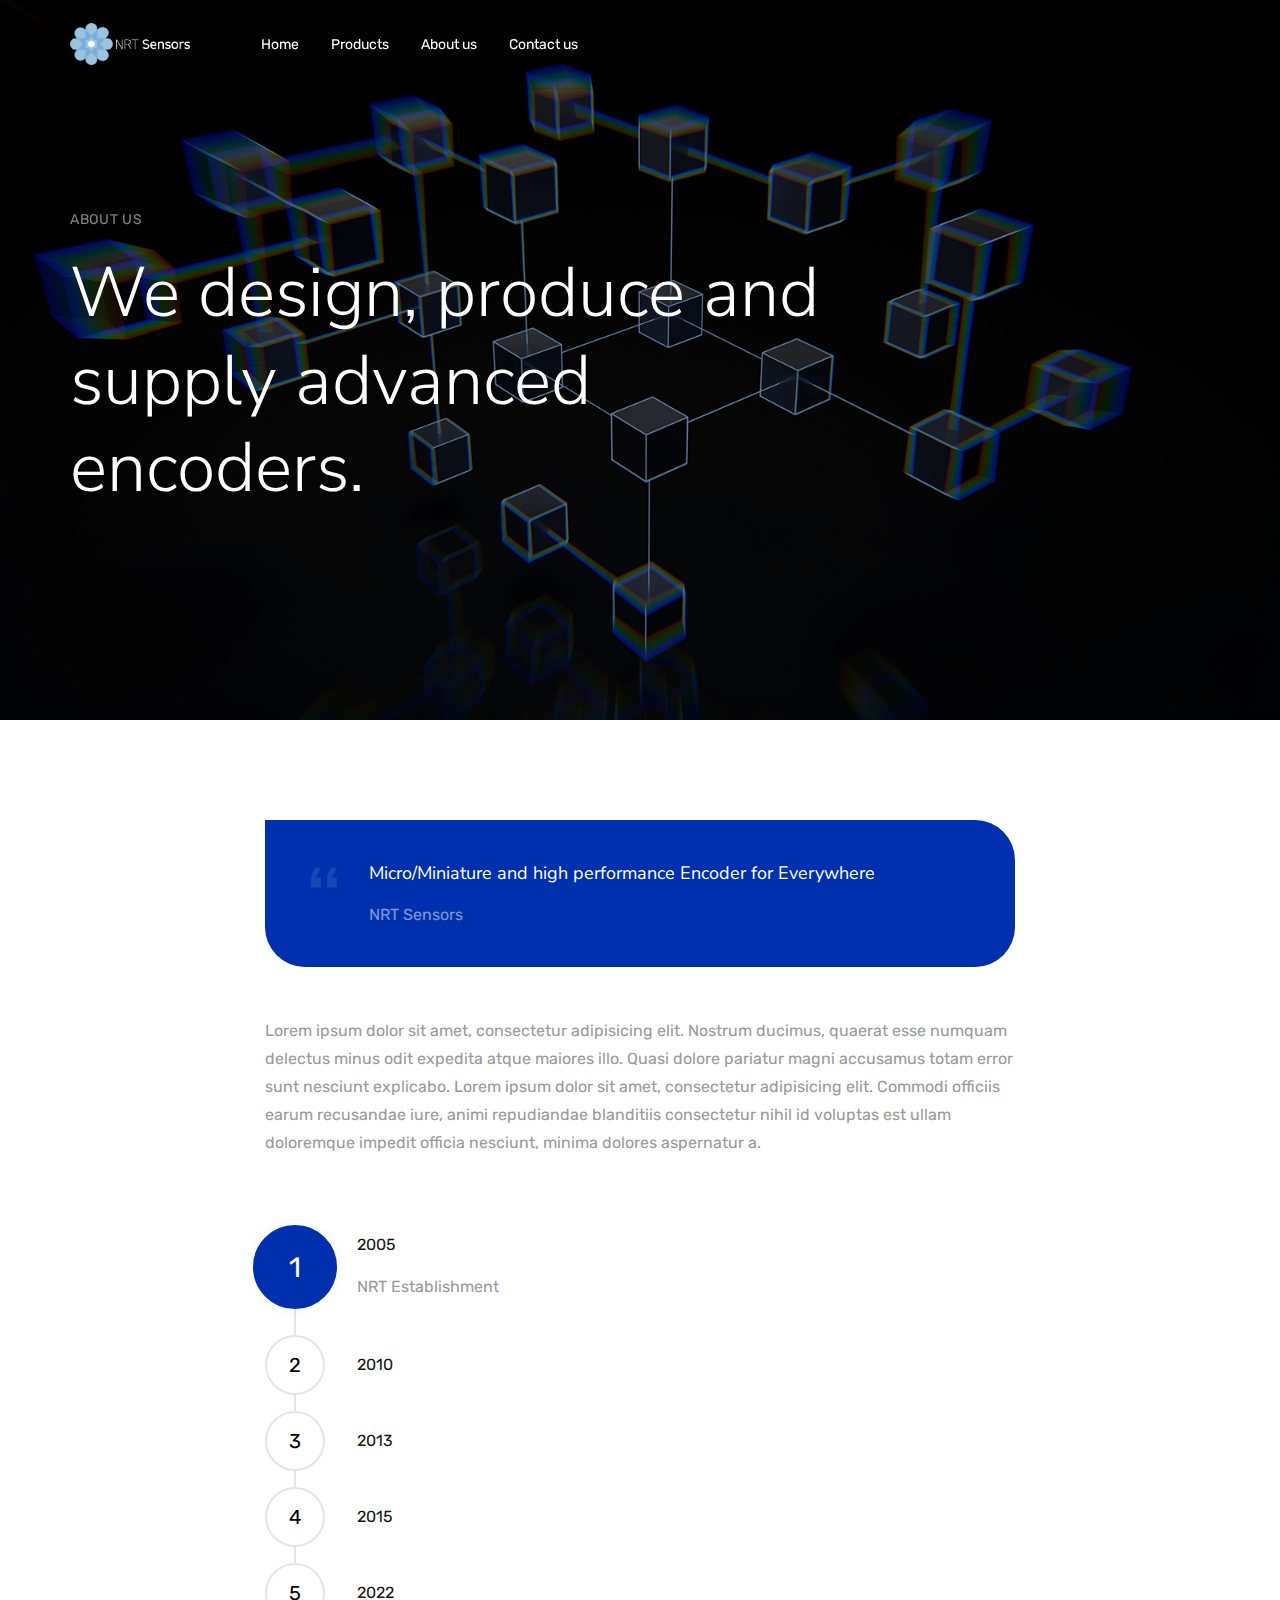
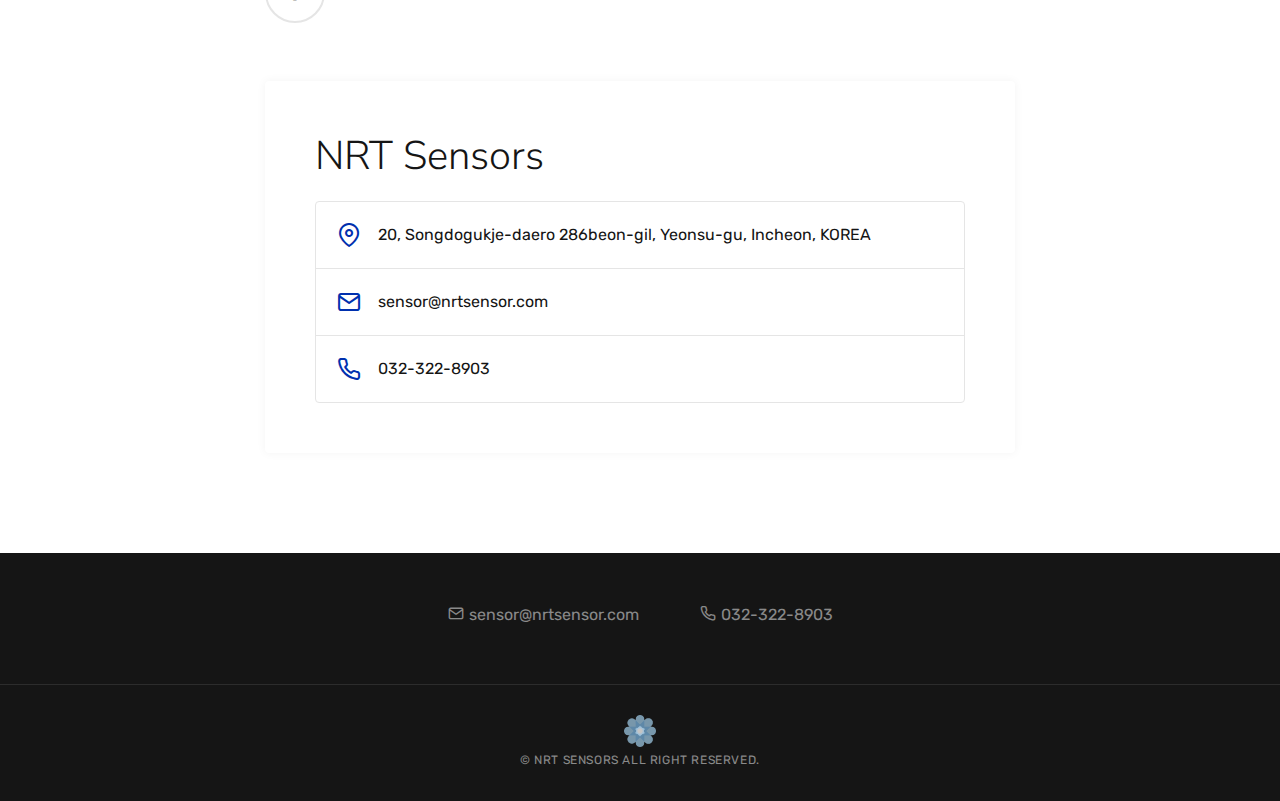
==== about.html @ d2afa468 "nrt sensors 업데이트" ====
<!DOCTYPE html>
<html lang="en">
  <head>
    <meta charset="utf-8">
    <meta name="viewport" content="width=device-width, initial-scale=1, shrink-to-fit=no">
    <meta name="description" content="Micro/Miniature and high performance Encoder for Everywhere">
	<meta name="author" content="NRT Sensors">
	<meta name="keywords" content="encoder, optical, magnetic, inductive, customizing, micro, miniature,  thin, linear, 1um, 0.1um, absolute, incremental, rotary, 엔코더, 광학식, 자기식, 인덕티브, 자기유도식, 커스터마이징, 마이크로, 미니어처, 초박형, 초소형, 리니어, 선형, 절대식, 증분식, 로터리">
	<meta property="og:site_name" content="NRT Sensors">
    <meta property="og:type" content="website">
    <meta property="og:title" content="Micro/Miniature and high performance Encoder for Everywhere" />
    <meta property="og:url" content="http://nrtsensor.com" />
    <meta property="og:image" content="assets/img/og_image.png" />
    <meta property="og:description" content="Micro/Miniature and high performance Encoder for Everywhere" />
    <title>NRT Sensors</title>
    <!-- Favicons-->
    <link rel="shortcut icon" href="assets/img/favicon.ico" type="image/x-icon">
    <link rel="alternate" href="http://nrtsensor.com" hreflang="x-default">
    <link rel="canonical" href="http://nrtsensor.com">
    <link rel="stylesheet" href="assets/css/vendor.css" />
    <link rel="stylesheet" href="assets/css/style.css" />
  </head>
  
  <body>
    <!-- header -->
    <header class="header-sticky header-dark">
      <div class="container">
        <nav class="navbar navbar-expand-lg navbar-dark">
          <a class="navbar-brand" href="index.html">
            <img class="navbar-logo navbar-logo-light" src="assets/images/logo-light.png" alt="NRT Sensors">
            <img class="navbar-logo navbar-logo-dark" src="assets/images/logo-dark.png" alt="NRT Sensors">
          </a>
          <button class="navbar-toggler" type="button" data-toggle="collapse" data-target="#navbarSupportedContent" aria-controls="navbarSupportedContent" aria-expanded="false" aria-label="Toggle navigation"><span class="burger"><span></span></span></button>
          <div class="collapse navbar-collapse" id="navbarSupportedContent">
            <ul class="navbar-nav align-items-center mr-auto">
              <li class="nav-item">
                <a class="nav-link" href="index.html" role="button">Home</a>
              </li>
              <li class="nav-item">
                <a class="nav-link" href="products.html" role="button">Products</a>
              </li>
              <li class="nav-item">
                <a class="nav-link" href="about.html" role="button">About us</a>
              </li>
              <li class="nav-item">
                <a class="nav-link" href="contact.html" role="button">Contact us</a>
              </li>
            </ul>
          </div>
        </nav>
      </div>
    </header>
    <!-- / header -->
    
    <!-- cover -->
    <section class="p-0">
      <div class="swiper-container text-white"
        data-top-top="transform: translateY(0px);" 
        data-top-bottom="transform: translateY(250px);">
        <div class="swiper-wrapper">
          <div class="swiper-slide vh-80">
            <div class="image image-overlay image-zoom" style="background-image:url(assets/images/bg-4.jpg)"></div>
            <div class="caption">
              <div class="container">
                <div class="row align-items-center vh-80">
                  <div class="col-md-8" data-swiper-parallax-y="-250%">
                    <span class="eyebrow mb-2">About us</span>
                    <h1 class="display-2">We design, produce and supply advanced encoders.</h1>
                  </div>
                </div>
              </div>
            </div>
          </div>
        </div>
      </div>
    </section>
    <!-- / cover -->
    
    <section>
      <div class="container">
        <div class="row justify-content-center">
          <div class="col-md-10 col-lg-8 text-white">
            <blockquote class="blockquote blockquote-2 bg-blue">
              <p>Micro/Miniature and high performance Encoder for Everywhere</p>
              <footer class="blockquote-footer">NRT Sensors</footer>
            </blockquote>
          </div>
        </div>
        <div class="row justify-content-center">
          <div class="col-md-10 col-lg-8">
            <p>Lorem ipsum dolor sit amet, consectetur adipisicing elit. Nostrum ducimus, quaerat esse numquam delectus minus odit expedita atque maiores illo. Quasi dolore pariatur magni accusamus totam error sunt nesciunt explicabo.
            Lorem ipsum dolor sit amet, consectetur adipisicing elit. Commodi officiis earum recusandae iure, animi repudiandae blanditiis consectetur nihil id voluptas est ullam doloremque impedit officia nesciunt, minima dolores aspernatur a.</p>
          </div>
        </div>
        <div class="row justify-content-center">
          <div class="col-md-10 col-lg-8">
            <div class="accordion-group accordion-group-steps" data-accordion-group>
              
              <div class="accordion open" data-accordion>
                <div class="accordion-control" data-control>
                  <h5>2005</h5>
                </div>
                <div class="accordion-content" data-content>
                  <div class="accordion-content-wrapper">
                    <p>NRT Establishment</p>
                 </div>
                </div>
              </div>
              <div class="accordion" data-accordion>
                <div class="accordion-control" data-control>
                  <h5>2010</h5>
                </div>
                <div class="accordion-content" data-content>
                  <div class="accordion-content-wrapper">
                    <p>Factory in China</p>
                 </div>
                </div>
              </div>
              <div class="accordion" data-accordion>
                <div class="accordion-control" data-control>
                  <h5>2013</h5>
                </div>
                <div class="accordion-content" data-content>
                  <div class="accordion-content-wrapper">
                    <p>ISO 9001/14001</p>
                 </div>
                </div>
              </div>
              <div class="accordion" data-accordion>
                <div class="accordion-control" data-control>
                  <h5>2015</h5>
                </div>
                <div class="accordion-content" data-content>
                  <div class="accordion-content-wrapper">
                    <p>Starting LED Module Business</p>
                 </div>
                </div>
              </div>
              <div class="accordion" data-accordion>
                <div class="accordion-control" data-control>
                  <h5>2022</h5>
                </div>
                <div class="accordion-content" data-content>
                  <div class="accordion-content-wrapper">
                    <p>Starting High Resolution Encoder Business, NRT Sensors</p>
                 </div>
                </div>
              </div>
              
            </div>
          </div>
        </div>
        
        <div class="row justify-content-center">
          <div class="col-md-10 col-lg-8">
            <div class="boxed p-5">
              <h2>NRT Sensors</h2>
              <ul class="list-group list-group--line">
                <li class="list-group-item d-flex align-items-center">
                  <i class="icon-map-pin2 fs-24 text-blue"></i> <span>20, Songdogukje-daero 286beon-gil, Yeonsu-gu, Incheon, KOREA</span>
                </li>
                <li class="list-group-item d-flex align-items-center">
                  <i class="icon-mail fs-24 text-blue"></i> <span>sensor@nrtsensor.com</span>
                </li>
                <li class="list-group-item d-flex align-items-center">
                  <i class="icon-phone2 fs-24 text-blue"></i> <span>032-322-8903</span>
                </li>
              </ul>
            </div>
          </div>
        </div> 

      </div>
    </section>
    
    <!-- footer -->
    <footer class="bg-dark text-white">
      <div class="separator-bottom py-5">
        <div class="container">
          <div class="row justify-content-center align-items-center">
            <div class="col-md-6 text-center">
              <ul class="socials">
                <li class="px-3 text-center"><span><i class="icon-mail"></i> sensor@nrtsensor.com</span></li>
                <li class="px-3 text-center"><span><i class="icon-phone2"></i> 032-322-8903</span></li>
              </ul>
            </div>
          </div>
        </div>  
      </div>      
      <div class="container py-3">
        <div class="row justify-content-center align-items-center">
          <div class="col-md-6 text-center">
            <img class="logo-sm" src="assets/images/logo-footer.png" alt="NRT Sensors"><br />
            <span class="copyright-text">&copy; NRT Sensors All Right Reserved.</span>
          </div>
        </div>
      </div>   
    </footer>
    <!-- / footer -->

    <script src="assets/js/vendor.js"></script>
    <script src="assets/js/app.js"></script>
  </body>
</html>
---- assets/css/vendor.css ----
/**
 * Owl Carousel v2.3.4
 * Copyright 2013-2018 David Deutsch
 * Licensed under: SEE LICENSE IN https://github.com/OwlCarousel2/OwlCarousel2/blob/master/LICENSE
 */
/*
 *  Owl Carousel - Core
 */
.owl-carousel {
  display: none;
  width: 100%;
  -webkit-tap-highlight-color: transparent;
  /* position relative and z-index fix webkit rendering fonts issue */
  position: relative;
  z-index: 1; }
  .owl-carousel .owl-stage {
    position: relative;
    -ms-touch-action: pan-Y;
    touch-action: manipulation;
    -moz-backface-visibility: hidden;
    /* fix firefox animation glitch */ }
  .owl-carousel .owl-stage:after {
    content: ".";
    display: block;
    clear: both;
    visibility: hidden;
    line-height: 0;
    height: 0; }
  .owl-carousel .owl-stage-outer {
    position: relative;
    overflow: hidden;
    /* fix for flashing background */
    -webkit-transform: translate3d(0px, 0px, 0px); }
  .owl-carousel .owl-wrapper,
  .owl-carousel .owl-item {
    -webkit-backface-visibility: hidden;
    -moz-backface-visibility: hidden;
    -ms-backface-visibility: hidden;
    -webkit-transform: translate3d(0, 0, 0);
    -moz-transform: translate3d(0, 0, 0);
    -ms-transform: translate3d(0, 0, 0); }
  .owl-carousel .owl-item {
    position: relative;
    min-height: 1px;
    float: left;
    -webkit-backface-visibility: hidden;
    -webkit-tap-highlight-color: transparent;
    -webkit-touch-callout: none; }
  .owl-carousel .owl-item img {
    display: block;
    width: 100%; }
  .owl-carousel .owl-nav.disabled,
  .owl-carousel .owl-dots.disabled {
    display: none; }
  .owl-carousel .owl-nav .owl-prev,
  .owl-carousel .owl-nav .owl-next,
  .owl-carousel .owl-dot {
    cursor: pointer;
    -webkit-user-select: none;
    -khtml-user-select: none;
    -moz-user-select: none;
    -ms-user-select: none;
    user-select: none; }
  .owl-carousel .owl-nav button.owl-prev,
  .owl-carousel .owl-nav button.owl-next,
  .owl-carousel button.owl-dot {
    background: none;
    color: inherit;
    border: none;
    padding: 0 !important;
    font: inherit; }
  .owl-carousel.owl-loaded {
    display: block; }
  .owl-carousel.owl-loading {
    opacity: 0;
    display: block; }
  .owl-carousel.owl-hidden {
    opacity: 0; }
  .owl-carousel.owl-refresh .owl-item {
    visibility: hidden; }
  .owl-carousel.owl-drag .owl-item {
    -ms-touch-action: pan-y;
        touch-action: pan-y;
    -webkit-user-select: none;
    -moz-user-select: none;
    -ms-user-select: none;
    user-select: none; }
  .owl-carousel.owl-grab {
    cursor: move;
    cursor: grab; }
  .owl-carousel.owl-rtl {
    direction: rtl; }
  .owl-carousel.owl-rtl .owl-item {
    float: right; }

/* No Js */
.no-js .owl-carousel {
  display: block; }

/*
 *  Owl Carousel - Animate Plugin
 */
.owl-carousel .animated {
  animation-duration: 1000ms;
  animation-fill-mode: both; }

.owl-carousel .owl-animated-in {
  z-index: 0; }

.owl-carousel .owl-animated-out {
  z-index: 1; }

.owl-carousel .fadeOut {
  animation-name: fadeOut; }

@keyframes fadeOut {
  0% {
    opacity: 1; }
  100% {
    opacity: 0; } }

/*
 * 	Owl Carousel - Auto Height Plugin
 */
.owl-height {
  transition: height 500ms ease-in-out; }

/*
 * 	Owl Carousel - Lazy Load Plugin
 */
.owl-carousel .owl-item {
  /**
			This is introduced due to a bug in IE11 where lazy loading combined with autoheight plugin causes a wrong
			calculation of the height of the owl-item that breaks page layouts
		 */ }
  .owl-carousel .owl-item .owl-lazy {
    opacity: 0;
    transition: opacity 400ms ease; }
  .owl-carousel .owl-item .owl-lazy[src^=""], .owl-carousel .owl-item .owl-lazy:not([src]) {
    max-height: 0; }
  .owl-carousel .owl-item img.owl-lazy {
    transform-style: preserve-3d; }

/*
 * 	Owl Carousel - Video Plugin
 */
.owl-carousel .owl-video-wrapper {
  position: relative;
  height: 100%;
  background: #000; }

.owl-carousel .owl-video-play-icon {
  position: absolute;
  height: 80px;
  width: 80px;
  left: 50%;
  top: 50%;
  margin-left: -40px;
  margin-top: -40px;
  background: url("owl.video.play.png") no-repeat;
  cursor: pointer;
  z-index: 1;
  -webkit-backface-visibility: hidden;
  transition: transform 100ms ease; }

.owl-carousel .owl-video-play-icon:hover {
  -ms-transform: scale(1.3, 1.3);
      transform: scale(1.3, 1.3); }

.owl-carousel .owl-video-playing .owl-video-tn,
.owl-carousel .owl-video-playing .owl-video-play-icon {
  display: none; }

.owl-carousel .owl-video-tn {
  opacity: 0;
  height: 100%;
  background-position: center center;
  background-repeat: no-repeat;
  background-size: contain;
  transition: opacity 400ms ease; }

.owl-carousel .owl-video-frame {
  position: relative;
  z-index: 1;
  height: 100%;
  width: 100%; }

/* Magnific Popup CSS */
.mfp-bg {
  top: 0;
  left: 0;
  width: 100%;
  height: 100%;
  z-index: 1042;
  overflow: hidden;
  position: fixed;
  background: #0b0b0b;
  opacity: 0.8; }

.mfp-wrap {
  top: 0;
  left: 0;
  width: 100%;
  height: 100%;
  z-index: 1043;
  position: fixed;
  outline: none !important;
  -webkit-backface-visibility: hidden; }

.mfp-container {
  text-align: center;
  position: absolute;
  width: 100%;
  height: 100%;
  left: 0;
  top: 0;
  padding: 0 8px;
  box-sizing: border-box; }

.mfp-container:before {
  content: '';
  display: inline-block;
  height: 100%;
  vertical-align: middle; }

.mfp-align-top .mfp-container:before {
  display: none; }

.mfp-content {
  position: relative;
  display: inline-block;
  vertical-align: middle;
  margin: 0 auto;
  text-align: left;
  z-index: 1045; }

.mfp-inline-holder .mfp-content,
.mfp-ajax-holder .mfp-content {
  width: 100%;
  cursor: auto; }

.mfp-ajax-cur {
  cursor: progress; }

.mfp-zoom-out-cur, .mfp-zoom-out-cur .mfp-image-holder .mfp-close {
  cursor: -moz-zoom-out;
  cursor: -webkit-zoom-out;
  cursor: zoom-out; }

.mfp-zoom {
  cursor: pointer;
  cursor: -webkit-zoom-in;
  cursor: -moz-zoom-in;
  cursor: zoom-in; }

.mfp-auto-cursor .mfp-content {
  cursor: auto; }

.mfp-close,
.mfp-arrow,
.mfp-preloader,
.mfp-counter {
  -webkit-user-select: none;
  -moz-user-select: none;
  user-select: none; }

.mfp-loading.mfp-figure {
  display: none; }

.mfp-hide {
  display: none !important; }

.mfp-preloader {
  color: #CCC;
  position: absolute;
  top: 50%;
  width: auto;
  text-align: center;
  margin-top: -0.8em;
  left: 8px;
  right: 8px;
  z-index: 1044; }
  .mfp-preloader a {
    color: #CCC; }
    .mfp-preloader a:hover {
      color: #FFF; }

.mfp-s-ready .mfp-preloader {
  display: none; }

.mfp-s-error .mfp-content {
  display: none; }

button.mfp-close,
button.mfp-arrow {
  overflow: visible;
  cursor: pointer;
  background: transparent;
  border: 0;
  -webkit-appearance: none;
  display: block;
  outline: none;
  padding: 0;
  z-index: 1046;
  box-shadow: none;
  touch-action: manipulation; }

button::-moz-focus-inner {
  padding: 0;
  border: 0; }

.mfp-close {
  width: 44px;
  height: 44px;
  line-height: 44px;
  position: absolute;
  right: 0;
  top: 0;
  text-decoration: none;
  text-align: center;
  opacity: 0.65;
  padding: 0 0 18px 10px;
  color: #FFF;
  font-style: normal;
  font-size: 28px;
  font-family: Arial, Baskerville, monospace; }
  .mfp-close:hover,
  .mfp-close:focus {
    opacity: 1; }
  .mfp-close:active {
    top: 1px; }

.mfp-close-btn-in .mfp-close {
  color: #333; }

.mfp-image-holder .mfp-close,
.mfp-iframe-holder .mfp-close {
  color: #FFF;
  right: -6px;
  text-align: right;
  padding-right: 6px;
  width: 100%; }

.mfp-counter {
  position: absolute;
  top: 0;
  right: 0;
  color: #CCC;
  font-size: 12px;
  line-height: 18px;
  white-space: nowrap; }

.mfp-arrow {
  position: absolute;
  opacity: 0.65;
  margin: 0;
  top: 50%;
  margin-top: -55px;
  padding: 0;
  width: 90px;
  height: 110px;
  -webkit-tap-highlight-color: transparent; }
  .mfp-arrow:active {
    margin-top: -54px; }
  .mfp-arrow:hover,
  .mfp-arrow:focus {
    opacity: 1; }
  .mfp-arrow:before,
  .mfp-arrow:after {
    content: '';
    display: block;
    width: 0;
    height: 0;
    position: absolute;
    left: 0;
    top: 0;
    margin-top: 35px;
    margin-left: 35px;
    border: medium inset transparent; }
  .mfp-arrow:after {
    border-top-width: 13px;
    border-bottom-width: 13px;
    top: 8px; }
  .mfp-arrow:before {
    border-top-width: 21px;
    border-bottom-width: 21px;
    opacity: 0.7; }

.mfp-arrow-left {
  left: 0; }
  .mfp-arrow-left:after {
    border-right: 17px solid #FFF;
    margin-left: 31px; }
  .mfp-arrow-left:before {
    margin-left: 25px;
    border-right: 27px solid #3F3F3F; }

.mfp-arrow-right {
  right: 0; }
  .mfp-arrow-right:after {
    border-left: 17px solid #FFF;
    margin-left: 39px; }
  .mfp-arrow-right:before {
    border-left: 27px solid #3F3F3F; }

.mfp-iframe-holder {
  padding-top: 40px;
  padding-bottom: 40px; }
  .mfp-iframe-holder .mfp-content {
    line-height: 0;
    width: 100%;
    max-width: 900px; }
  .mfp-iframe-holder .mfp-close {
    top: -40px; }

.mfp-iframe-scaler {
  width: 100%;
  height: 0;
  overflow: hidden;
  padding-top: 56.25%; }
  .mfp-iframe-scaler iframe {
    position: absolute;
    display: block;
    top: 0;
    left: 0;
    width: 100%;
    height: 100%;
    box-shadow: 0 0 8px rgba(0, 0, 0, 0.6);
    background: #000; }

/* Main image in popup */
img.mfp-img {
  width: auto;
  max-width: 100%;
  height: auto;
  display: block;
  line-height: 0;
  box-sizing: border-box;
  padding: 40px 0 40px;
  margin: 0 auto; }

/* The shadow behind the image */
.mfp-figure {
  line-height: 0; }
  .mfp-figure:after {
    content: '';
    position: absolute;
    left: 0;
    top: 40px;
    bottom: 40px;
    display: block;
    right: 0;
    width: auto;
    height: auto;
    z-index: -1;
    box-shadow: 0 0 8px rgba(0, 0, 0, 0.6);
    background: #444; }
  .mfp-figure small {
    color: #BDBDBD;
    display: block;
    font-size: 12px;
    line-height: 14px; }
  .mfp-figure figure {
    margin: 0; }

.mfp-bottom-bar {
  margin-top: -36px;
  position: absolute;
  top: 100%;
  left: 0;
  width: 100%;
  cursor: auto; }

.mfp-title {
  text-align: left;
  line-height: 18px;
  color: #F3F3F3;
  word-wrap: break-word;
  padding-right: 36px; }

.mfp-image-holder .mfp-content {
  max-width: 100%; }

.mfp-gallery .mfp-image-holder .mfp-figure {
  cursor: pointer; }

@media screen and (max-width: 800px) and (orientation: landscape), screen and (max-height: 300px) {
  /**
       * Remove all paddings around the image on small screen
       */
  .mfp-img-mobile .mfp-image-holder {
    padding-left: 0;
    padding-right: 0; }
  .mfp-img-mobile img.mfp-img {
    padding: 0; }
  .mfp-img-mobile .mfp-figure:after {
    top: 0;
    bottom: 0; }
  .mfp-img-mobile .mfp-figure small {
    display: inline;
    margin-left: 5px; }
  .mfp-img-mobile .mfp-bottom-bar {
    background: rgba(0, 0, 0, 0.6);
    bottom: 0;
    margin: 0;
    top: auto;
    padding: 3px 5px;
    position: fixed;
    box-sizing: border-box; }
    .mfp-img-mobile .mfp-bottom-bar:empty {
      padding: 0; }
  .mfp-img-mobile .mfp-counter {
    right: 5px;
    top: 3px; }
  .mfp-img-mobile .mfp-close {
    top: 0;
    right: 0;
    width: 35px;
    height: 35px;
    line-height: 35px;
    background: rgba(0, 0, 0, 0.6);
    position: fixed;
    text-align: center;
    padding: 0; } }

@media all and (max-width: 900px) {
  .mfp-arrow {
    -webkit-transform: scale(0.75);
    transform: scale(0.75); }
  .mfp-arrow-left {
    -webkit-transform-origin: 0;
    transform-origin: 0; }
  .mfp-arrow-right {
    -webkit-transform-origin: 100%;
    transform-origin: 100%; }
  .mfp-container {
    padding-left: 6px;
    padding-right: 6px; } }

/**
 * Swiper 4.5.0
 * Most modern mobile touch slider and framework with hardware accelerated transitions
 * http://www.idangero.us/swiper/
 *
 * Copyright 2014-2019 Vladimir Kharlampidi
 *
 * Released under the MIT License
 *
 * Released on: February 22, 2019
 */
.swiper-container {
  margin: 0 auto;
  position: relative;
  overflow: hidden;
  list-style: none;
  padding: 0;
  /* Fix of Webkit flickering */
  z-index: 1;
}
.swiper-container-no-flexbox .swiper-slide {
  float: left;
}
.swiper-container-vertical > .swiper-wrapper {
  -webkit-box-orient: vertical;
  -webkit-box-direction: normal;
  -webkit-flex-direction: column;
  -ms-flex-direction: column;
  flex-direction: column;
}
.swiper-wrapper {
  position: relative;
  width: 100%;
  height: 100%;
  z-index: 1;
  display: -webkit-box;
  display: -webkit-flex;
  display: -ms-flexbox;
  display: flex;
  -webkit-transition-property: -webkit-transform;
  transition-property: -webkit-transform;
  -o-transition-property: transform;
  transition-property: transform;
  transition-property: transform, -webkit-transform;
  -webkit-box-sizing: content-box;
  box-sizing: content-box;
}
.swiper-container-android .swiper-slide,
.swiper-wrapper {
  -webkit-transform: translate3d(0px, 0, 0);
  transform: translate3d(0px, 0, 0);
}
.swiper-container-multirow > .swiper-wrapper {
  -webkit-flex-wrap: wrap;
  -ms-flex-wrap: wrap;
  flex-wrap: wrap;
}
.swiper-container-free-mode > .swiper-wrapper {
  -webkit-transition-timing-function: ease-out;
  -o-transition-timing-function: ease-out;
  transition-timing-function: ease-out;
  margin: 0 auto;
}
.swiper-slide {
  -webkit-flex-shrink: 0;
  -ms-flex-negative: 0;
  flex-shrink: 0;
  width: 100%;
  height: 100%;
  position: relative;
  -webkit-transition-property: -webkit-transform;
  transition-property: -webkit-transform;
  -o-transition-property: transform;
  transition-property: transform;
  transition-property: transform, -webkit-transform;
}
.swiper-slide-invisible-blank {
  visibility: hidden;
}
/* Auto Height */
.swiper-container-autoheight,
.swiper-container-autoheight .swiper-slide {
  height: auto;
}
.swiper-container-autoheight .swiper-wrapper {
  -webkit-box-align: start;
  -webkit-align-items: flex-start;
  -ms-flex-align: start;
  align-items: flex-start;
  -webkit-transition-property: height, -webkit-transform;
  transition-property: height, -webkit-transform;
  -o-transition-property: transform, height;
  transition-property: transform, height;
  transition-property: transform, height, -webkit-transform;
}
/* 3D Effects */
.swiper-container-3d {
  -webkit-perspective: 1200px;
  perspective: 1200px;
}
.swiper-container-3d .swiper-wrapper,
.swiper-container-3d .swiper-slide,
.swiper-container-3d .swiper-slide-shadow-left,
.swiper-container-3d .swiper-slide-shadow-right,
.swiper-container-3d .swiper-slide-shadow-top,
.swiper-container-3d .swiper-slide-shadow-bottom,
.swiper-container-3d .swiper-cube-shadow {
  -webkit-transform-style: preserve-3d;
  transform-style: preserve-3d;
}
.swiper-container-3d .swiper-slide-shadow-left,
.swiper-container-3d .swiper-slide-shadow-right,
.swiper-container-3d .swiper-slide-shadow-top,
.swiper-container-3d .swiper-slide-shadow-bottom {
  position: absolute;
  left: 0;
  top: 0;
  width: 100%;
  height: 100%;
  pointer-events: none;
  z-index: 10;
}
.swiper-container-3d .swiper-slide-shadow-left {
  background-image: -webkit-gradient(linear, right top, left top, from(rgba(0, 0, 0, 0.5)), to(rgba(0, 0, 0, 0)));
  background-image: -webkit-linear-gradient(right, rgba(0, 0, 0, 0.5), rgba(0, 0, 0, 0));
  background-image: -o-linear-gradient(right, rgba(0, 0, 0, 0.5), rgba(0, 0, 0, 0));
  background-image: linear-gradient(to left, rgba(0, 0, 0, 0.5), rgba(0, 0, 0, 0));
}
.swiper-container-3d .swiper-slide-shadow-right {
  background-image: -webkit-gradient(linear, left top, right top, from(rgba(0, 0, 0, 0.5)), to(rgba(0, 0, 0, 0)));
  background-image: -webkit-linear-gradient(left, rgba(0, 0, 0, 0.5), rgba(0, 0, 0, 0));
  background-image: -o-linear-gradient(left, rgba(0, 0, 0, 0.5), rgba(0, 0, 0, 0));
  background-image: linear-gradient(to right, rgba(0, 0, 0, 0.5), rgba(0, 0, 0, 0));
}
.swiper-container-3d .swiper-slide-shadow-top {
  background-image: -webkit-gradient(linear, left bottom, left top, from(rgba(0, 0, 0, 0.5)), to(rgba(0, 0, 0, 0)));
  background-image: -webkit-linear-gradient(bottom, rgba(0, 0, 0, 0.5), rgba(0, 0, 0, 0));
  background-image: -o-linear-gradient(bottom, rgba(0, 0, 0, 0.5), rgba(0, 0, 0, 0));
  background-image: linear-gradient(to top, rgba(0, 0, 0, 0.5), rgba(0, 0, 0, 0));
}
.swiper-container-3d .swiper-slide-shadow-bottom {
  background-image: -webkit-gradient(linear, left top, left bottom, from(rgba(0, 0, 0, 0.5)), to(rgba(0, 0, 0, 0)));
  background-image: -webkit-linear-gradient(top, rgba(0, 0, 0, 0.5), rgba(0, 0, 0, 0));
  background-image: -o-linear-gradient(top, rgba(0, 0, 0, 0.5), rgba(0, 0, 0, 0));
  background-image: linear-gradient(to bottom, rgba(0, 0, 0, 0.5), rgba(0, 0, 0, 0));
}
/* IE10 Windows Phone 8 Fixes */
.swiper-container-wp8-horizontal,
.swiper-container-wp8-horizontal > .swiper-wrapper {
  -ms-touch-action: pan-y;
  touch-action: pan-y;
}
.swiper-container-wp8-vertical,
.swiper-container-wp8-vertical > .swiper-wrapper {
  -ms-touch-action: pan-x;
  touch-action: pan-x;
}
.swiper-button-prev,
.swiper-button-next {
  position: absolute;
  top: 50%;
  width: 27px;
  height: 44px;
  margin-top: -22px;
  z-index: 10;
  cursor: pointer;
  background-size: 27px 44px;
  background-position: center;
  background-repeat: no-repeat;
}
.swiper-button-prev.swiper-button-disabled,
.swiper-button-next.swiper-button-disabled {
  opacity: 0.35;
  cursor: auto;
  pointer-events: none;
}
.swiper-button-prev,
.swiper-container-rtl .swiper-button-next {
  background-image: url("data:image/svg+xml;charset=utf-8,%3Csvg%20xmlns%3D'http%3A%2F%2Fwww.w3.org%2F2000%2Fsvg'%20viewBox%3D'0%200%2027%2044'%3E%3Cpath%20d%3D'M0%2C22L22%2C0l2.1%2C2.1L4.2%2C22l19.9%2C19.9L22%2C44L0%2C22L0%2C22L0%2C22z'%20fill%3D'%23007aff'%2F%3E%3C%2Fsvg%3E");
  left: 10px;
  right: auto;
}
.swiper-button-next,
.swiper-container-rtl .swiper-button-prev {
  background-image: url("data:image/svg+xml;charset=utf-8,%3Csvg%20xmlns%3D'http%3A%2F%2Fwww.w3.org%2F2000%2Fsvg'%20viewBox%3D'0%200%2027%2044'%3E%3Cpath%20d%3D'M27%2C22L27%2C22L5%2C44l-2.1-2.1L22.8%2C22L2.9%2C2.1L5%2C0L27%2C22L27%2C22z'%20fill%3D'%23007aff'%2F%3E%3C%2Fsvg%3E");
  right: 10px;
  left: auto;
}
.swiper-button-prev.swiper-button-white,
.swiper-container-rtl .swiper-button-next.swiper-button-white {
  background-image: url("data:image/svg+xml;charset=utf-8,%3Csvg%20xmlns%3D'http%3A%2F%2Fwww.w3.org%2F2000%2Fsvg'%20viewBox%3D'0%200%2027%2044'%3E%3Cpath%20d%3D'M0%2C22L22%2C0l2.1%2C2.1L4.2%2C22l19.9%2C19.9L22%2C44L0%2C22L0%2C22L0%2C22z'%20fill%3D'%23ffffff'%2F%3E%3C%2Fsvg%3E");
}
.swiper-button-next.swiper-button-white,
.swiper-container-rtl .swiper-button-prev.swiper-button-white {
  background-image: url("data:image/svg+xml;charset=utf-8,%3Csvg%20xmlns%3D'http%3A%2F%2Fwww.w3.org%2F2000%2Fsvg'%20viewBox%3D'0%200%2027%2044'%3E%3Cpath%20d%3D'M27%2C22L27%2C22L5%2C44l-2.1-2.1L22.8%2C22L2.9%2C2.1L5%2C0L27%2C22L27%2C22z'%20fill%3D'%23ffffff'%2F%3E%3C%2Fsvg%3E");
}
.swiper-button-prev.swiper-button-black,
.swiper-container-rtl .swiper-button-next.swiper-button-black {
  background-image: url("data:image/svg+xml;charset=utf-8,%3Csvg%20xmlns%3D'http%3A%2F%2Fwww.w3.org%2F2000%2Fsvg'%20viewBox%3D'0%200%2027%2044'%3E%3Cpath%20d%3D'M0%2C22L22%2C0l2.1%2C2.1L4.2%2C22l19.9%2C19.9L22%2C44L0%2C22L0%2C22L0%2C22z'%20fill%3D'%23000000'%2F%3E%3C%2Fsvg%3E");
}
.swiper-button-next.swiper-button-black,
.swiper-container-rtl .swiper-button-prev.swiper-button-black {
  background-image: url("data:image/svg+xml;charset=utf-8,%3Csvg%20xmlns%3D'http%3A%2F%2Fwww.w3.org%2F2000%2Fsvg'%20viewBox%3D'0%200%2027%2044'%3E%3Cpath%20d%3D'M27%2C22L27%2C22L5%2C44l-2.1-2.1L22.8%2C22L2.9%2C2.1L5%2C0L27%2C22L27%2C22z'%20fill%3D'%23000000'%2F%3E%3C%2Fsvg%3E");
}
.swiper-button-lock {
  display: none;
}
.swiper-pagination {
  position: absolute;
  text-align: center;
  -webkit-transition: 300ms opacity;
  -o-transition: 300ms opacity;
  transition: 300ms opacity;
  -webkit-transform: translate3d(0, 0, 0);
  transform: translate3d(0, 0, 0);
  z-index: 10;
}
.swiper-pagination.swiper-pagination-hidden {
  opacity: 0;
}
/* Common Styles */
.swiper-pagination-fraction,
.swiper-pagination-custom,
.swiper-container-horizontal > .swiper-pagination-bullets {
  bottom: 10px;
  left: 0;
  width: 100%;
}
/* Bullets */
.swiper-pagination-bullets-dynamic {
  overflow: hidden;
  font-size: 0;
}
.swiper-pagination-bullets-dynamic .swiper-pagination-bullet {
  -webkit-transform: scale(0.33);
  -ms-transform: scale(0.33);
  transform: scale(0.33);
  position: relative;
}
.swiper-pagination-bullets-dynamic .swiper-pagination-bullet-active {
  -webkit-transform: scale(1);
  -ms-transform: scale(1);
  transform: scale(1);
}
.swiper-pagination-bullets-dynamic .swiper-pagination-bullet-active-main {
  -webkit-transform: scale(1);
  -ms-transform: scale(1);
  transform: scale(1);
}
.swiper-pagination-bullets-dynamic .swiper-pagination-bullet-active-prev {
  -webkit-transform: scale(0.66);
  -ms-transform: scale(0.66);
  transform: scale(0.66);
}
.swiper-pagination-bullets-dynamic .swiper-pagination-bullet-active-prev-prev {
  -webkit-transform: scale(0.33);
  -ms-transform: scale(0.33);
  transform: scale(0.33);
}
.swiper-pagination-bullets-dynamic .swiper-pagination-bullet-active-next {
  -webkit-transform: scale(0.66);
  -ms-transform: scale(0.66);
  transform: scale(0.66);
}
.swiper-pagination-bullets-dynamic .swiper-pagination-bullet-active-next-next {
  -webkit-transform: scale(0.33);
  -ms-transform: scale(0.33);
  transform: scale(0.33);
}
.swiper-pagination-bullet {
  width: 8px;
  height: 8px;
  display: inline-block;
  border-radius: 100%;
  background: #000;
  opacity: 0.2;
}
button.swiper-pagination-bullet {
  border: none;
  margin: 0;
  padding: 0;
  -webkit-box-shadow: none;
  box-shadow: none;
  -webkit-appearance: none;
  -moz-appearance: none;
  appearance: none;
}
.swiper-pagination-clickable .swiper-pagination-bullet {
  cursor: pointer;
}
.swiper-pagination-bullet-active {
  opacity: 1;
  background: #007aff;
}
.swiper-container-vertical > .swiper-pagination-bullets {
  right: 10px;
  top: 50%;
  -webkit-transform: translate3d(0px, -50%, 0);
  transform: translate3d(0px, -50%, 0);
}
.swiper-container-vertical > .swiper-pagination-bullets .swiper-pagination-bullet {
  margin: 6px 0;
  display: block;
}
.swiper-container-vertical > .swiper-pagination-bullets.swiper-pagination-bullets-dynamic {
  top: 50%;
  -webkit-transform: translateY(-50%);
  -ms-transform: translateY(-50%);
  transform: translateY(-50%);
  width: 8px;
}
.swiper-container-vertical > .swiper-pagination-bullets.swiper-pagination-bullets-dynamic .swiper-pagination-bullet {
  display: inline-block;
  -webkit-transition: 200ms top, 200ms -webkit-transform;
  transition: 200ms top, 200ms -webkit-transform;
  -o-transition: 200ms transform, 200ms top;
  transition: 200ms transform, 200ms top;
  transition: 200ms transform, 200ms top, 200ms -webkit-transform;
}
.swiper-container-horizontal > .swiper-pagination-bullets .swiper-pagination-bullet {
  margin: 0 4px;
}
.swiper-container-horizontal > .swiper-pagination-bullets.swiper-pagination-bullets-dynamic {
  left: 50%;
  -webkit-transform: translateX(-50%);
  -ms-transform: translateX(-50%);
  transform: translateX(-50%);
  white-space: nowrap;
}
.swiper-container-horizontal > .swiper-pagination-bullets.swiper-pagination-bullets-dynamic .swiper-pagination-bullet {
  -webkit-transition: 200ms left, 200ms -webkit-transform;
  transition: 200ms left, 200ms -webkit-transform;
  -o-transition: 200ms transform, 200ms left;
  transition: 200ms transform, 200ms left;
  transition: 200ms transform, 200ms left, 200ms -webkit-transform;
}
.swiper-container-horizontal.swiper-container-rtl > .swiper-pagination-bullets-dynamic .swiper-pagination-bullet {
  -webkit-transition: 200ms right, 200ms -webkit-transform;
  transition: 200ms right, 200ms -webkit-transform;
  -o-transition: 200ms transform, 200ms right;
  transition: 200ms transform, 200ms right;
  transition: 200ms transform, 200ms right, 200ms -webkit-transform;
}
/* Progress */
.swiper-pagination-progressbar {
  background: rgba(0, 0, 0, 0.25);
  position: absolute;
}
.swiper-pagination-progressbar .swiper-pagination-progressbar-fill {
  background: #007aff;
  position: absolute;
  left: 0;
  top: 0;
  width: 100%;
  height: 100%;
  -webkit-transform: scale(0);
  -ms-transform: scale(0);
  transform: scale(0);
  -webkit-transform-origin: left top;
  -ms-transform-origin: left top;
  transform-origin: left top;
}
.swiper-container-rtl .swiper-pagination-progressbar .swiper-pagination-progressbar-fill {
  -webkit-transform-origin: right top;
  -ms-transform-origin: right top;
  transform-origin: right top;
}
.swiper-container-horizontal > .swiper-pagination-progressbar,
.swiper-container-vertical > .swiper-pagination-progressbar.swiper-pagination-progressbar-opposite {
  width: 100%;
  height: 4px;
  left: 0;
  top: 0;
}
.swiper-container-vertical > .swiper-pagination-progressbar,
.swiper-container-horizontal > .swiper-pagination-progressbar.swiper-pagination-progressbar-opposite {
  width: 4px;
  height: 100%;
  left: 0;
  top: 0;
}
.swiper-pagination-white .swiper-pagination-bullet-active {
  background: #ffffff;
}
.swiper-pagination-progressbar.swiper-pagination-white {
  background: rgba(255, 255, 255, 0.25);
}
.swiper-pagination-progressbar.swiper-pagination-white .swiper-pagination-progressbar-fill {
  background: #ffffff;
}
.swiper-pagination-black .swiper-pagination-bullet-active {
  background: #000000;
}
.swiper-pagination-progressbar.swiper-pagination-black {
  background: rgba(0, 0, 0, 0.25);
}
.swiper-pagination-progressbar.swiper-pagination-black .swiper-pagination-progressbar-fill {
  background: #000000;
}
.swiper-pagination-lock {
  display: none;
}
/* Scrollbar */
.swiper-scrollbar {
  border-radius: 10px;
  position: relative;
  -ms-touch-action: none;
  background: rgba(0, 0, 0, 0.1);
}
.swiper-container-horizontal > .swiper-scrollbar {
  position: absolute;
  left: 1%;
  bottom: 3px;
  z-index: 50;
  height: 5px;
  width: 98%;
}
.swiper-container-vertical > .swiper-scrollbar {
  position: absolute;
  right: 3px;
  top: 1%;
  z-index: 50;
  width: 5px;
  height: 98%;
}
.swiper-scrollbar-drag {
  height: 100%;
  width: 100%;
  position: relative;
  background: rgba(0, 0, 0, 0.5);
  border-radius: 10px;
  left: 0;
  top: 0;
}
.swiper-scrollbar-cursor-drag {
  cursor: move;
}
.swiper-scrollbar-lock {
  display: none;
}
.swiper-zoom-container {
  width: 100%;
  height: 100%;
  display: -webkit-box;
  display: -webkit-flex;
  display: -ms-flexbox;
  display: flex;
  -webkit-box-pack: center;
  -webkit-justify-content: center;
  -ms-flex-pack: center;
  justify-content: center;
  -webkit-box-align: center;
  -webkit-align-items: center;
  -ms-flex-align: center;
  align-items: center;
  text-align: center;
}
.swiper-zoom-container > img,
.swiper-zoom-container > svg,
.swiper-zoom-container > canvas {
  max-width: 100%;
  max-height: 100%;
  -o-object-fit: contain;
  object-fit: contain;
}
.swiper-slide-zoomed {
  cursor: move;
}
/* Preloader */
.swiper-lazy-preloader {
  width: 42px;
  height: 42px;
  position: absolute;
  left: 50%;
  top: 50%;
  margin-left: -21px;
  margin-top: -21px;
  z-index: 10;
  -webkit-transform-origin: 50%;
  -ms-transform-origin: 50%;
  transform-origin: 50%;
  -webkit-animation: swiper-preloader-spin 1s steps(12, end) infinite;
  animation: swiper-preloader-spin 1s steps(12, end) infinite;
}
.swiper-lazy-preloader:after {
  display: block;
  content: '';
  width: 100%;
  height: 100%;
  background-image: url("data:image/svg+xml;charset=utf-8,%3Csvg%20viewBox%3D'0%200%20120%20120'%20xmlns%3D'http%3A%2F%2Fwww.w3.org%2F2000%2Fsvg'%20xmlns%3Axlink%3D'http%3A%2F%2Fwww.w3.org%2F1999%2Fxlink'%3E%3Cdefs%3E%3Cline%20id%3D'l'%20x1%3D'60'%20x2%3D'60'%20y1%3D'7'%20y2%3D'27'%20stroke%3D'%236c6c6c'%20stroke-width%3D'11'%20stroke-linecap%3D'round'%2F%3E%3C%2Fdefs%3E%3Cg%3E%3Cuse%20xlink%3Ahref%3D'%23l'%20opacity%3D'.27'%2F%3E%3Cuse%20xlink%3Ahref%3D'%23l'%20opacity%3D'.27'%20transform%3D'rotate(30%2060%2C60)'%2F%3E%3Cuse%20xlink%3Ahref%3D'%23l'%20opacity%3D'.27'%20transform%3D'rotate(60%2060%2C60)'%2F%3E%3Cuse%20xlink%3Ahref%3D'%23l'%20opacity%3D'.27'%20transform%3D'rotate(90%2060%2C60)'%2F%3E%3Cuse%20xlink%3Ahref%3D'%23l'%20opacity%3D'.27'%20transform%3D'rotate(120%2060%2C60)'%2F%3E%3Cuse%20xlink%3Ahref%3D'%23l'%20opacity%3D'.27'%20transform%3D'rotate(150%2060%2C60)'%2F%3E%3Cuse%20xlink%3Ahref%3D'%23l'%20opacity%3D'.37'%20transform%3D'rotate(180%2060%2C60)'%2F%3E%3Cuse%20xlink%3Ahref%3D'%23l'%20opacity%3D'.46'%20transform%3D'rotate(210%2060%2C60)'%2F%3E%3Cuse%20xlink%3Ahref%3D'%23l'%20opacity%3D'.56'%20transform%3D'rotate(240%2060%2C60)'%2F%3E%3Cuse%20xlink%3Ahref%3D'%23l'%20opacity%3D'.66'%20transform%3D'rotate(270%2060%2C60)'%2F%3E%3Cuse%20xlink%3Ahref%3D'%23l'%20opacity%3D'.75'%20transform%3D'rotate(300%2060%2C60)'%2F%3E%3Cuse%20xlink%3Ahref%3D'%23l'%20opacity%3D'.85'%20transform%3D'rotate(330%2060%2C60)'%2F%3E%3C%2Fg%3E%3C%2Fsvg%3E");
  background-position: 50%;
  background-size: 100%;
  background-repeat: no-repeat;
}
.swiper-lazy-preloader-white:after {
  background-image: url("data:image/svg+xml;charset=utf-8,%3Csvg%20viewBox%3D'0%200%20120%20120'%20xmlns%3D'http%3A%2F%2Fwww.w3.org%2F2000%2Fsvg'%20xmlns%3Axlink%3D'http%3A%2F%2Fwww.w3.org%2F1999%2Fxlink'%3E%3Cdefs%3E%3Cline%20id%3D'l'%20x1%3D'60'%20x2%3D'60'%20y1%3D'7'%20y2%3D'27'%20stroke%3D'%23fff'%20stroke-width%3D'11'%20stroke-linecap%3D'round'%2F%3E%3C%2Fdefs%3E%3Cg%3E%3Cuse%20xlink%3Ahref%3D'%23l'%20opacity%3D'.27'%2F%3E%3Cuse%20xlink%3Ahref%3D'%23l'%20opacity%3D'.27'%20transform%3D'rotate(30%2060%2C60)'%2F%3E%3Cuse%20xlink%3Ahref%3D'%23l'%20opacity%3D'.27'%20transform%3D'rotate(60%2060%2C60)'%2F%3E%3Cuse%20xlink%3Ahref%3D'%23l'%20opacity%3D'.27'%20transform%3D'rotate(90%2060%2C60)'%2F%3E%3Cuse%20xlink%3Ahref%3D'%23l'%20opacity%3D'.27'%20transform%3D'rotate(120%2060%2C60)'%2F%3E%3Cuse%20xlink%3Ahref%3D'%23l'%20opacity%3D'.27'%20transform%3D'rotate(150%2060%2C60)'%2F%3E%3Cuse%20xlink%3Ahref%3D'%23l'%20opacity%3D'.37'%20transform%3D'rotate(180%2060%2C60)'%2F%3E%3Cuse%20xlink%3Ahref%3D'%23l'%20opacity%3D'.46'%20transform%3D'rotate(210%2060%2C60)'%2F%3E%3Cuse%20xlink%3Ahref%3D'%23l'%20opacity%3D'.56'%20transform%3D'rotate(240%2060%2C60)'%2F%3E%3Cuse%20xlink%3Ahref%3D'%23l'%20opacity%3D'.66'%20transform%3D'rotate(270%2060%2C60)'%2F%3E%3Cuse%20xlink%3Ahref%3D'%23l'%20opacity%3D'.75'%20transform%3D'rotate(300%2060%2C60)'%2F%3E%3Cuse%20xlink%3Ahref%3D'%23l'%20opacity%3D'.85'%20transform%3D'rotate(330%2060%2C60)'%2F%3E%3C%2Fg%3E%3C%2Fsvg%3E");
}
@-webkit-keyframes swiper-preloader-spin {
  100% {
    -webkit-transform: rotate(360deg);
    transform: rotate(360deg);
  }
}
@keyframes swiper-preloader-spin {
  100% {
    -webkit-transform: rotate(360deg);
    transform: rotate(360deg);
  }
}
/* a11y */
.swiper-container .swiper-notification {
  position: absolute;
  left: 0;
  top: 0;
  pointer-events: none;
  opacity: 0;
  z-index: -1000;
}
.swiper-container-fade.swiper-container-free-mode .swiper-slide {
  -webkit-transition-timing-function: ease-out;
  -o-transition-timing-function: ease-out;
  transition-timing-function: ease-out;
}
.swiper-container-fade .swiper-slide {
  pointer-events: none;
  -webkit-transition-property: opacity;
  -o-transition-property: opacity;
  transition-property: opacity;
}
.swiper-container-fade .swiper-slide .swiper-slide {
  pointer-events: none;
}
.swiper-container-fade .swiper-slide-active,
.swiper-container-fade .swiper-slide-active .swiper-slide-active {
  pointer-events: auto;
}
.swiper-container-cube {
  overflow: visible;
}
.swiper-container-cube .swiper-slide {
  pointer-events: none;
  -webkit-backface-visibility: hidden;
  backface-visibility: hidden;
  z-index: 1;
  visibility: hidden;
  -webkit-transform-origin: 0 0;
  -ms-transform-origin: 0 0;
  transform-origin: 0 0;
  width: 100%;
  height: 100%;
}
.swiper-container-cube .swiper-slide .swiper-slide {
  pointer-events: none;
}
.swiper-container-cube.swiper-container-rtl .swiper-slide {
  -webkit-transform-origin: 100% 0;
  -ms-transform-origin: 100% 0;
  transform-origin: 100% 0;
}
.swiper-container-cube .swiper-slide-active,
.swiper-container-cube .swiper-slide-active .swiper-slide-active {
  pointer-events: auto;
}
.swiper-container-cube .swiper-slide-active,
.swiper-container-cube .swiper-slide-next,
.swiper-container-cube .swiper-slide-prev,
.swiper-container-cube .swiper-slide-next + .swiper-slide {
  pointer-events: auto;
  visibility: visible;
}
.swiper-container-cube .swiper-slide-shadow-top,
.swiper-container-cube .swiper-slide-shadow-bottom,
.swiper-container-cube .swiper-slide-shadow-left,
.swiper-container-cube .swiper-slide-shadow-right {
  z-index: 0;
  -webkit-backface-visibility: hidden;
  backface-visibility: hidden;
}
.swiper-container-cube .swiper-cube-shadow {
  position: absolute;
  left: 0;
  bottom: 0px;
  width: 100%;
  height: 100%;
  background: #000;
  opacity: 0.6;
  -webkit-filter: blur(50px);
  filter: blur(50px);
  z-index: 0;
}
.swiper-container-flip {
  overflow: visible;
}
.swiper-container-flip .swiper-slide {
  pointer-events: none;
  -webkit-backface-visibility: hidden;
  backface-visibility: hidden;
  z-index: 1;
}
.swiper-container-flip .swiper-slide .swiper-slide {
  pointer-events: none;
}
.swiper-container-flip .swiper-slide-active,
.swiper-container-flip .swiper-slide-active .swiper-slide-active {
  pointer-events: auto;
}
.swiper-container-flip .swiper-slide-shadow-top,
.swiper-container-flip .swiper-slide-shadow-bottom,
.swiper-container-flip .swiper-slide-shadow-left,
.swiper-container-flip .swiper-slide-shadow-right {
  z-index: 0;
  -webkit-backface-visibility: hidden;
  backface-visibility: hidden;
}
.swiper-container-coverflow .swiper-wrapper {
  /* Windows 8 IE 10 fix */
  -ms-perspective: 1200px;
}

.video-js .vjs-big-play-button .vjs-icon-placeholder:before, .vjs-button > .vjs-icon-placeholder:before, .video-js .vjs-modal-dialog, .vjs-modal-dialog .vjs-modal-dialog-content {
  position: absolute;
  top: 0;
  left: 0;
  width: 100%;
  height: 100%; }

.video-js .vjs-big-play-button .vjs-icon-placeholder:before, .vjs-button > .vjs-icon-placeholder:before {
  text-align: center; }

@font-face {
  font-family: VideoJS;
  src: url([data-uri]) format("woff");
  font-weight: normal;
  font-style: normal; }

.vjs-icon-play, .video-js .vjs-big-play-button .vjs-icon-placeholder:before, .video-js .vjs-play-control .vjs-icon-placeholder {
  font-family: VideoJS;
  font-weight: normal;
  font-style: normal; }
  .vjs-icon-play:before, .video-js .vjs-big-play-button .vjs-icon-placeholder:before, .video-js .vjs-play-control .vjs-icon-placeholder:before {
    content: "\f101"; }

.vjs-icon-play-circle {
  font-family: VideoJS;
  font-weight: normal;
  font-style: normal; }
  .vjs-icon-play-circle:before {
    content: "\f102"; }

.vjs-icon-pause, .video-js .vjs-play-control.vjs-playing .vjs-icon-placeholder {
  font-family: VideoJS;
  font-weight: normal;
  font-style: normal; }
  .vjs-icon-pause:before, .video-js .vjs-play-control.vjs-playing .vjs-icon-placeholder:before {
    content: "\f103"; }

.vjs-icon-volume-mute, .video-js .vjs-mute-control.vjs-vol-0 .vjs-icon-placeholder {
  font-family: VideoJS;
  font-weight: normal;
  font-style: normal; }
  .vjs-icon-volume-mute:before, .video-js .vjs-mute-control.vjs-vol-0 .vjs-icon-placeholder:before {
    content: "\f104"; }

.vjs-icon-volume-low, .video-js .vjs-mute-control.vjs-vol-1 .vjs-icon-placeholder {
  font-family: VideoJS;
  font-weight: normal;
  font-style: normal; }
  .vjs-icon-volume-low:before, .video-js .vjs-mute-control.vjs-vol-1 .vjs-icon-placeholder:before {
    content: "\f105"; }

.vjs-icon-volume-mid, .video-js .vjs-mute-control.vjs-vol-2 .vjs-icon-placeholder {
  font-family: VideoJS;
  font-weight: normal;
  font-style: normal; }
  .vjs-icon-volume-mid:before, .video-js .vjs-mute-control.vjs-vol-2 .vjs-icon-placeholder:before {
    content: "\f106"; }

.vjs-icon-volume-high, .video-js .vjs-mute-control .vjs-icon-placeholder {
  font-family: VideoJS;
  font-weight: normal;
  font-style: normal; }
  .vjs-icon-volume-high:before, .video-js .vjs-mute-control .vjs-icon-placeholder:before {
    content: "\f107"; }

.vjs-icon-fullscreen-enter, .video-js .vjs-fullscreen-control .vjs-icon-placeholder {
  font-family: VideoJS;
  font-weight: normal;
  font-style: normal; }
  .vjs-icon-fullscreen-enter:before, .video-js .vjs-fullscreen-control .vjs-icon-placeholder:before {
    content: "\f108"; }

.vjs-icon-fullscreen-exit, .video-js.vjs-fullscreen .vjs-fullscreen-control .vjs-icon-placeholder {
  font-family: VideoJS;
  font-weight: normal;
  font-style: normal; }
  .vjs-icon-fullscreen-exit:before, .video-js.vjs-fullscreen .vjs-fullscreen-control .vjs-icon-placeholder:before {
    content: "\f109"; }

.vjs-icon-square {
  font-family: VideoJS;
  font-weight: normal;
  font-style: normal; }
  .vjs-icon-square:before {
    content: "\f10a"; }

.vjs-icon-spinner {
  font-family: VideoJS;
  font-weight: normal;
  font-style: normal; }
  .vjs-icon-spinner:before {
    content: "\f10b"; }

.vjs-icon-subtitles, .video-js .vjs-subtitles-button .vjs-icon-placeholder, .video-js .vjs-subs-caps-button .vjs-icon-placeholder,
.video-js.video-js:lang(en-GB) .vjs-subs-caps-button .vjs-icon-placeholder,
.video-js.video-js:lang(en-IE) .vjs-subs-caps-button .vjs-icon-placeholder,
.video-js.video-js:lang(en-AU) .vjs-subs-caps-button .vjs-icon-placeholder,
.video-js.video-js:lang(en-NZ) .vjs-subs-caps-button .vjs-icon-placeholder {
  font-family: VideoJS;
  font-weight: normal;
  font-style: normal; }
  .vjs-icon-subtitles:before, .video-js .vjs-subtitles-button .vjs-icon-placeholder:before, .video-js .vjs-subs-caps-button .vjs-icon-placeholder:before,
  .video-js.video-js:lang(en-GB) .vjs-subs-caps-button .vjs-icon-placeholder:before,
  .video-js.video-js:lang(en-IE) .vjs-subs-caps-button .vjs-icon-placeholder:before,
  .video-js.video-js:lang(en-AU) .vjs-subs-caps-button .vjs-icon-placeholder:before,
  .video-js.video-js:lang(en-NZ) .vjs-subs-caps-button .vjs-icon-placeholder:before {
    content: "\f10c"; }

.vjs-icon-captions, .video-js .vjs-captions-button .vjs-icon-placeholder, .video-js:lang(en) .vjs-subs-caps-button .vjs-icon-placeholder,
.video-js:lang(fr-CA) .vjs-subs-caps-button .vjs-icon-placeholder {
  font-family: VideoJS;
  font-weight: normal;
  font-style: normal; }
  .vjs-icon-captions:before, .video-js .vjs-captions-button .vjs-icon-placeholder:before, .video-js:lang(en) .vjs-subs-caps-button .vjs-icon-placeholder:before,
  .video-js:lang(fr-CA) .vjs-subs-caps-button .vjs-icon-placeholder:before {
    content: "\f10d"; }

.vjs-icon-chapters, .video-js .vjs-chapters-button .vjs-icon-placeholder {
  font-family: VideoJS;
  font-weight: normal;
  font-style: normal; }
  .vjs-icon-chapters:before, .video-js .vjs-chapters-button .vjs-icon-placeholder:before {
    content: "\f10e"; }

.vjs-icon-share {
  font-family: VideoJS;
  font-weight: normal;
  font-style: normal; }
  .vjs-icon-share:before {
    content: "\f10f"; }

.vjs-icon-cog {
  font-family: VideoJS;
  font-weight: normal;
  font-style: normal; }
  .vjs-icon-cog:before {
    content: "\f110"; }

.vjs-icon-circle, .video-js .vjs-play-progress, .video-js .vjs-volume-level, .vjs-seek-to-live-control .vjs-icon-placeholder {
  font-family: VideoJS;
  font-weight: normal;
  font-style: normal; }
  .vjs-icon-circle:before, .video-js .vjs-play-progress:before, .video-js .vjs-volume-level:before, .vjs-seek-to-live-control .vjs-icon-placeholder:before {
    content: "\f111"; }

.vjs-icon-circle-outline {
  font-family: VideoJS;
  font-weight: normal;
  font-style: normal; }
  .vjs-icon-circle-outline:before {
    content: "\f112"; }

.vjs-icon-circle-inner-circle {
  font-family: VideoJS;
  font-weight: normal;
  font-style: normal; }
  .vjs-icon-circle-inner-circle:before {
    content: "\f113"; }

.vjs-icon-hd {
  font-family: VideoJS;
  font-weight: normal;
  font-style: normal; }
  .vjs-icon-hd:before {
    content: "\f114"; }

.vjs-icon-cancel, .video-js .vjs-control.vjs-close-button .vjs-icon-placeholder {
  font-family: VideoJS;
  font-weight: normal;
  font-style: normal; }
  .vjs-icon-cancel:before, .video-js .vjs-control.vjs-close-button .vjs-icon-placeholder:before {
    content: "\f115"; }

.vjs-icon-replay, .video-js .vjs-play-control.vjs-ended .vjs-icon-placeholder {
  font-family: VideoJS;
  font-weight: normal;
  font-style: normal; }
  .vjs-icon-replay:before, .video-js .vjs-play-control.vjs-ended .vjs-icon-placeholder:before {
    content: "\f116"; }

.vjs-icon-facebook {
  font-family: VideoJS;
  font-weight: normal;
  font-style: normal; }
  .vjs-icon-facebook:before {
    content: "\f117"; }

.vjs-icon-gplus {
  font-family: VideoJS;
  font-weight: normal;
  font-style: normal; }
  .vjs-icon-gplus:before {
    content: "\f118"; }

.vjs-icon-linkedin {
  font-family: VideoJS;
  font-weight: normal;
  font-style: normal; }
  .vjs-icon-linkedin:before {
    content: "\f119"; }

.vjs-icon-twitter {
  font-family: VideoJS;
  font-weight: normal;
  font-style: normal; }
  .vjs-icon-twitter:before {
    content: "\f11a"; }

.vjs-icon-tumblr {
  font-family: VideoJS;
  font-weight: normal;
  font-style: normal; }
  .vjs-icon-tumblr:before {
    content: "\f11b"; }

.vjs-icon-pinterest {
  font-family: VideoJS;
  font-weight: normal;
  font-style: normal; }
  .vjs-icon-pinterest:before {
    content: "\f11c"; }

.vjs-icon-audio-description, .video-js .vjs-descriptions-button .vjs-icon-placeholder {
  font-family: VideoJS;
  font-weight: normal;
  font-style: normal; }
  .vjs-icon-audio-description:before, .video-js .vjs-descriptions-button .vjs-icon-placeholder:before {
    content: "\f11d"; }

.vjs-icon-audio, .video-js .vjs-audio-button .vjs-icon-placeholder {
  font-family: VideoJS;
  font-weight: normal;
  font-style: normal; }
  .vjs-icon-audio:before, .video-js .vjs-audio-button .vjs-icon-placeholder:before {
    content: "\f11e"; }

.vjs-icon-next-item {
  font-family: VideoJS;
  font-weight: normal;
  font-style: normal; }
  .vjs-icon-next-item:before {
    content: "\f11f"; }

.vjs-icon-previous-item {
  font-family: VideoJS;
  font-weight: normal;
  font-style: normal; }
  .vjs-icon-previous-item:before {
    content: "\f120"; }

.video-js {
  display: block;
  vertical-align: top;
  box-sizing: border-box;
  color: #fff;
  background-color: #000;
  position: relative;
  padding: 0;
  font-size: 10px;
  line-height: 1;
  font-weight: normal;
  font-style: normal;
  font-family: Arial, Helvetica, sans-serif;
  word-break: initial; }
  .video-js:-moz-full-screen {
    position: absolute; }
  .video-js:-webkit-full-screen {
    width: 100% !important;
    height: 100% !important; }

.video-js[tabindex="-1"] {
  outline: none; }

.video-js *,
.video-js *:before,
.video-js *:after {
  box-sizing: inherit; }

.video-js ul {
  font-family: inherit;
  font-size: inherit;
  line-height: inherit;
  list-style-position: outside;
  margin-left: 0;
  margin-right: 0;
  margin-top: 0;
  margin-bottom: 0; }

.video-js.vjs-fluid,
.video-js.vjs-16-9,
.video-js.vjs-4-3 {
  width: 100%;
  max-width: 100%;
  height: 0; }

.video-js.vjs-16-9 {
  padding-top: 56.25%; }

.video-js.vjs-4-3 {
  padding-top: 75%; }

.video-js.vjs-fill {
  width: 100%;
  height: 100%; }

.video-js .vjs-tech {
  position: absolute;
  top: 0;
  left: 0;
  width: 100%;
  height: 100%; }

body.vjs-full-window {
  padding: 0;
  margin: 0;
  height: 100%; }

.vjs-full-window .video-js.vjs-fullscreen {
  position: fixed;
  overflow: hidden;
  z-index: 1000;
  left: 0;
  top: 0;
  bottom: 0;
  right: 0; }

.video-js.vjs-fullscreen {
  width: 100% !important;
  height: 100% !important;
  padding-top: 0 !important; }

.video-js.vjs-fullscreen.vjs-user-inactive {
  cursor: none; }

.vjs-hidden {
  display: none !important; }

.vjs-disabled {
  opacity: 0.5;
  cursor: default; }

.video-js .vjs-offscreen {
  height: 1px;
  left: -9999px;
  position: absolute;
  top: 0;
  width: 1px; }

.vjs-lock-showing {
  display: block !important;
  opacity: 1;
  visibility: visible; }

.vjs-no-js {
  padding: 20px;
  color: #fff;
  background-color: #000;
  font-size: 18px;
  font-family: Arial, Helvetica, sans-serif;
  text-align: center;
  width: 300px;
  height: 150px;
  margin: 0px auto; }

.vjs-no-js a,
.vjs-no-js a:visited {
  color: #66A8CC; }

.video-js .vjs-big-play-button {
  font-size: 3em;
  line-height: 1.5em;
  height: 1.63332em;
  width: 3em;
  display: block;
  position: absolute;
  top: 10px;
  left: 10px;
  padding: 0;
  cursor: pointer;
  opacity: 1;
  border: 0.06666em solid #fff;
  background-color: #2B333F;
  background-color: rgba(43, 51, 63, 0.7);
  border-radius: 0.3em;
  transition: all 0.4s; }

.vjs-big-play-centered .vjs-big-play-button {
  top: 50%;
  left: 50%;
  margin-top: -0.81666em;
  margin-left: -1.5em; }

.video-js:hover .vjs-big-play-button,
.video-js .vjs-big-play-button:focus {
  border-color: #fff;
  background-color: #73859f;
  background-color: rgba(115, 133, 159, 0.5);
  transition: all 0s; }

.vjs-controls-disabled .vjs-big-play-button,
.vjs-has-started .vjs-big-play-button,
.vjs-using-native-controls .vjs-big-play-button,
.vjs-error .vjs-big-play-button {
  display: none; }

.vjs-has-started.vjs-paused.vjs-show-big-play-button-on-pause .vjs-big-play-button {
  display: block; }

.video-js button {
  background: none;
  border: none;
  color: inherit;
  display: inline-block;
  font-size: inherit;
  line-height: inherit;
  text-transform: none;
  text-decoration: none;
  transition: none;
  -webkit-appearance: none;
  -moz-appearance: none;
  appearance: none; }

.vjs-control .vjs-button {
  width: 100%;
  height: 100%; }

.video-js .vjs-control.vjs-close-button {
  cursor: pointer;
  height: 3em;
  position: absolute;
  right: 0;
  top: 0.5em;
  z-index: 2; }

.video-js .vjs-modal-dialog {
  background: rgba(0, 0, 0, 0.8);
  background: linear-gradient(180deg, rgba(0, 0, 0, 0.8), rgba(255, 255, 255, 0));
  overflow: auto; }

.video-js .vjs-modal-dialog > * {
  box-sizing: border-box; }

.vjs-modal-dialog .vjs-modal-dialog-content {
  font-size: 1.2em;
  line-height: 1.5;
  padding: 20px 24px;
  z-index: 1; }

.vjs-menu-button {
  cursor: pointer; }

.vjs-menu-button.vjs-disabled {
  cursor: default; }

.vjs-workinghover .vjs-menu-button.vjs-disabled:hover .vjs-menu {
  display: none; }

.vjs-menu .vjs-menu-content {
  display: block;
  padding: 0;
  margin: 0;
  font-family: Arial, Helvetica, sans-serif;
  overflow: auto; }

.vjs-menu .vjs-menu-content > * {
  box-sizing: border-box; }

.vjs-scrubbing .vjs-control.vjs-menu-button:hover .vjs-menu {
  display: none; }

.vjs-menu li {
  list-style: none;
  margin: 0;
  padding: 0.2em 0;
  line-height: 1.4em;
  font-size: 1.2em;
  text-align: center;
  text-transform: lowercase; }

.vjs-menu li.vjs-menu-item:focus,
.vjs-menu li.vjs-menu-item:hover,
.js-focus-visible .vjs-menu li.vjs-menu-item:hover {
  background-color: #73859f;
  background-color: rgba(115, 133, 159, 0.5); }

.vjs-menu li.vjs-selected,
.vjs-menu li.vjs-selected:focus,
.vjs-menu li.vjs-selected:hover,
.js-focus-visible .vjs-menu li.vjs-selected:hover {
  background-color: #fff;
  color: #2B333F; }

.vjs-menu li.vjs-menu-title {
  text-align: center;
  text-transform: uppercase;
  font-size: 1em;
  line-height: 2em;
  padding: 0;
  margin: 0 0 0.3em 0;
  font-weight: bold;
  cursor: default; }

.vjs-menu-button-popup .vjs-menu {
  display: none;
  position: absolute;
  bottom: 0;
  width: 10em;
  left: -3em;
  height: 0em;
  margin-bottom: 1.5em;
  border-top-color: rgba(43, 51, 63, 0.7); }

.vjs-menu-button-popup .vjs-menu .vjs-menu-content {
  background-color: #2B333F;
  background-color: rgba(43, 51, 63, 0.7);
  position: absolute;
  width: 100%;
  bottom: 1.5em;
  max-height: 15em; }

.vjs-layout-tiny .vjs-menu-button-popup .vjs-menu .vjs-menu-content,
.vjs-layout-x-small .vjs-menu-button-popup .vjs-menu .vjs-menu-content {
  max-height: 5em; }

.vjs-layout-small .vjs-menu-button-popup .vjs-menu .vjs-menu-content {
  max-height: 10em; }

.vjs-layout-medium .vjs-menu-button-popup .vjs-menu .vjs-menu-content {
  max-height: 14em; }

.vjs-layout-large .vjs-menu-button-popup .vjs-menu .vjs-menu-content,
.vjs-layout-x-large .vjs-menu-button-popup .vjs-menu .vjs-menu-content,
.vjs-layout-huge .vjs-menu-button-popup .vjs-menu .vjs-menu-content {
  max-height: 25em; }

.vjs-workinghover .vjs-menu-button-popup:hover .vjs-menu,
.vjs-menu-button-popup .vjs-menu.vjs-lock-showing {
  display: block; }

.video-js .vjs-menu-button-inline {
  transition: all 0.4s;
  overflow: hidden; }

.video-js .vjs-menu-button-inline:before {
  width: 2.222222222em; }

.video-js .vjs-menu-button-inline:hover,
.video-js .vjs-menu-button-inline:focus,
.video-js .vjs-menu-button-inline.vjs-slider-active,
.video-js.vjs-no-flex .vjs-menu-button-inline {
  width: 12em; }

.vjs-menu-button-inline .vjs-menu {
  opacity: 0;
  height: 100%;
  width: auto;
  position: absolute;
  left: 4em;
  top: 0;
  padding: 0;
  margin: 0;
  transition: all 0.4s; }

.vjs-menu-button-inline:hover .vjs-menu,
.vjs-menu-button-inline:focus .vjs-menu,
.vjs-menu-button-inline.vjs-slider-active .vjs-menu {
  display: block;
  opacity: 1; }

.vjs-no-flex .vjs-menu-button-inline .vjs-menu {
  display: block;
  opacity: 1;
  position: relative;
  width: auto; }

.vjs-no-flex .vjs-menu-button-inline:hover .vjs-menu,
.vjs-no-flex .vjs-menu-button-inline:focus .vjs-menu,
.vjs-no-flex .vjs-menu-button-inline.vjs-slider-active .vjs-menu {
  width: auto; }

.vjs-menu-button-inline .vjs-menu-content {
  width: auto;
  height: 100%;
  margin: 0;
  overflow: hidden; }

.video-js .vjs-control-bar {
  display: none;
  width: 100%;
  position: absolute;
  bottom: 0;
  left: 0;
  right: 0;
  height: 3.0em;
  background-color: #2B333F;
  background-color: rgba(43, 51, 63, 0.7); }

.vjs-has-started .vjs-control-bar {
  display: flex;
  visibility: visible;
  opacity: 1;
  transition: visibility 0.1s, opacity 0.1s; }

.vjs-has-started.vjs-user-inactive.vjs-playing .vjs-control-bar {
  visibility: visible;
  opacity: 0;
  transition: visibility 1s, opacity 1s; }

.vjs-controls-disabled .vjs-control-bar,
.vjs-using-native-controls .vjs-control-bar,
.vjs-error .vjs-control-bar {
  display: none !important; }

.vjs-audio.vjs-has-started.vjs-user-inactive.vjs-playing .vjs-control-bar {
  opacity: 1;
  visibility: visible; }

.vjs-has-started.vjs-no-flex .vjs-control-bar {
  display: table; }

.video-js .vjs-control {
  position: relative;
  text-align: center;
  margin: 0;
  padding: 0;
  height: 100%;
  width: 4em;
  flex: none; }

.vjs-button > .vjs-icon-placeholder:before {
  font-size: 1.8em;
  line-height: 1.67; }

.video-js .vjs-control:focus:before,
.video-js .vjs-control:hover:before,
.video-js .vjs-control:focus {
  text-shadow: 0em 0em 1em white; }

.video-js .vjs-control-text {
  border: 0;
  clip: rect(0 0 0 0);
  height: 1px;
  overflow: hidden;
  padding: 0;
  position: absolute;
  width: 1px; }

.vjs-no-flex .vjs-control {
  display: table-cell;
  vertical-align: middle; }

.video-js .vjs-custom-control-spacer {
  display: none; }

.video-js .vjs-progress-control {
  cursor: pointer;
  flex: auto;
  display: flex;
  align-items: center;
  min-width: 4em;
  touch-action: none; }

.video-js .vjs-progress-control.disabled {
  cursor: default; }

.vjs-live .vjs-progress-control {
  display: none; }

.vjs-liveui .vjs-progress-control {
  display: flex;
  align-items: center; }

.vjs-no-flex .vjs-progress-control {
  width: auto; }

.video-js .vjs-progress-holder {
  flex: auto;
  transition: all 0.2s;
  height: 0.3em; }

.video-js .vjs-progress-control .vjs-progress-holder {
  margin: 0 10px; }

.video-js .vjs-progress-control:hover .vjs-progress-holder {
  font-size: 1.666666666666666666em; }

.video-js .vjs-progress-control:hover .vjs-progress-holder.disabled {
  font-size: 1em; }

.video-js .vjs-progress-holder .vjs-play-progress,
.video-js .vjs-progress-holder .vjs-load-progress,
.video-js .vjs-progress-holder .vjs-load-progress div {
  position: absolute;
  display: block;
  height: 100%;
  margin: 0;
  padding: 0;
  width: 0; }

.video-js .vjs-play-progress {
  background-color: #fff; }
  .video-js .vjs-play-progress:before {
    font-size: 0.9em;
    position: absolute;
    right: -0.5em;
    top: -0.333333333333333em;
    z-index: 1; }

.video-js .vjs-load-progress {
  background: rgba(115, 133, 159, 0.5); }

.video-js .vjs-load-progress div {
  background: rgba(115, 133, 159, 0.75); }

.video-js .vjs-time-tooltip {
  background-color: #fff;
  background-color: rgba(255, 255, 255, 0.8);
  border-radius: 0.3em;
  color: #000;
  float: right;
  font-family: Arial, Helvetica, sans-serif;
  font-size: 1em;
  padding: 6px 8px 8px 8px;
  pointer-events: none;
  position: absolute;
  top: -3.4em;
  visibility: hidden;
  z-index: 1; }

.video-js .vjs-progress-holder:focus .vjs-time-tooltip {
  display: none; }

.video-js .vjs-progress-control:hover .vjs-time-tooltip,
.video-js .vjs-progress-control:hover .vjs-progress-holder:focus .vjs-time-tooltip {
  display: block;
  font-size: 0.6em;
  visibility: visible; }

.video-js .vjs-progress-control.disabled:hover .vjs-time-tooltip {
  font-size: 1em; }

.video-js .vjs-progress-control .vjs-mouse-display {
  display: none;
  position: absolute;
  width: 1px;
  height: 100%;
  background-color: #000;
  z-index: 1; }

.vjs-no-flex .vjs-progress-control .vjs-mouse-display {
  z-index: 0; }

.video-js .vjs-progress-control:hover .vjs-mouse-display {
  display: block; }

.video-js.vjs-user-inactive .vjs-progress-control .vjs-mouse-display {
  visibility: hidden;
  opacity: 0;
  transition: visibility 1s, opacity 1s; }

.video-js.vjs-user-inactive.vjs-no-flex .vjs-progress-control .vjs-mouse-display {
  display: none; }

.vjs-mouse-display .vjs-time-tooltip {
  color: #fff;
  background-color: #000;
  background-color: rgba(0, 0, 0, 0.8); }

.video-js .vjs-slider {
  position: relative;
  cursor: pointer;
  padding: 0;
  margin: 0 0.45em 0 0.45em;
  /* iOS Safari */
  -webkit-touch-callout: none;
  /* Safari */
  -webkit-user-select: none;
  /* Konqueror HTML */
  /* Firefox */
  -moz-user-select: none;
  /* Internet Explorer/Edge */
  -ms-user-select: none;
  /* Non-prefixed version, currently supported by Chrome and Opera */
  user-select: none;
  background-color: #73859f;
  background-color: rgba(115, 133, 159, 0.5); }

.video-js .vjs-slider.disabled {
  cursor: default; }

.video-js .vjs-slider:focus {
  text-shadow: 0em 0em 1em white;
  box-shadow: 0 0 1em #fff; }

.video-js .vjs-mute-control {
  cursor: pointer;
  flex: none; }

.video-js .vjs-volume-control {
  cursor: pointer;
  margin-right: 1em;
  display: flex; }

.video-js .vjs-volume-control.vjs-volume-horizontal {
  width: 5em; }

.video-js .vjs-volume-panel .vjs-volume-control {
  visibility: visible;
  opacity: 0;
  width: 1px;
  height: 1px;
  margin-left: -1px; }

.video-js .vjs-volume-panel {
  transition: width 1s; }
  .video-js .vjs-volume-panel:hover .vjs-volume-control,
  .video-js .vjs-volume-panel:active .vjs-volume-control,
  .video-js .vjs-volume-panel:focus .vjs-volume-control,
  .video-js .vjs-volume-panel .vjs-volume-control:hover,
  .video-js .vjs-volume-panel .vjs-volume-control:active,
  .video-js .vjs-volume-panel .vjs-mute-control:hover ~ .vjs-volume-control,
  .video-js .vjs-volume-panel .vjs-volume-control.vjs-slider-active {
    visibility: visible;
    opacity: 1;
    position: relative;
    transition: visibility 0.1s, opacity 0.1s, height 0.1s, width 0.1s, left 0s, top 0s; }
    .video-js .vjs-volume-panel:hover .vjs-volume-control.vjs-volume-horizontal,
    .video-js .vjs-volume-panel:active .vjs-volume-control.vjs-volume-horizontal,
    .video-js .vjs-volume-panel:focus .vjs-volume-control.vjs-volume-horizontal,
    .video-js .vjs-volume-panel .vjs-volume-control:hover.vjs-volume-horizontal,
    .video-js .vjs-volume-panel .vjs-volume-control:active.vjs-volume-horizontal,
    .video-js .vjs-volume-panel .vjs-mute-control:hover ~ .vjs-volume-control.vjs-volume-horizontal,
    .video-js .vjs-volume-panel .vjs-volume-control.vjs-slider-active.vjs-volume-horizontal {
      width: 5em;
      height: 3em; }
    .video-js .vjs-volume-panel:hover .vjs-volume-control.vjs-volume-vertical,
    .video-js .vjs-volume-panel:active .vjs-volume-control.vjs-volume-vertical,
    .video-js .vjs-volume-panel:focus .vjs-volume-control.vjs-volume-vertical,
    .video-js .vjs-volume-panel .vjs-volume-control:hover.vjs-volume-vertical,
    .video-js .vjs-volume-panel .vjs-volume-control:active.vjs-volume-vertical,
    .video-js .vjs-volume-panel .vjs-mute-control:hover ~ .vjs-volume-control.vjs-volume-vertical,
    .video-js .vjs-volume-panel .vjs-volume-control.vjs-slider-active.vjs-volume-vertical {
      left: -3.5em; }
  .video-js .vjs-volume-panel.vjs-volume-panel-horizontal:hover, .video-js .vjs-volume-panel.vjs-volume-panel-horizontal:active, .video-js .vjs-volume-panel.vjs-volume-panel-horizontal.vjs-slider-active {
    width: 9em;
    transition: width 0.1s; }
  .video-js .vjs-volume-panel.vjs-volume-panel-horizontal.vjs-mute-toggle-only {
    width: 4em; }

.video-js .vjs-volume-panel .vjs-volume-control.vjs-volume-vertical {
  height: 8em;
  width: 3em;
  left: -3000em;
  transition: visibility 1s, opacity 1s, height 1s 1s, width 1s 1s, left 1s 1s, top 1s 1s; }

.video-js .vjs-volume-panel .vjs-volume-control.vjs-volume-horizontal {
  transition: visibility 1s, opacity 1s, height 1s 1s, width 1s, left 1s 1s, top 1s 1s; }

.video-js.vjs-no-flex .vjs-volume-panel .vjs-volume-control.vjs-volume-horizontal {
  width: 5em;
  height: 3em;
  visibility: visible;
  opacity: 1;
  position: relative;
  transition: none; }

.video-js.vjs-no-flex .vjs-volume-control.vjs-volume-vertical,
.video-js.vjs-no-flex .vjs-volume-panel .vjs-volume-control.vjs-volume-vertical {
  position: absolute;
  bottom: 3em;
  left: 0.5em; }

.video-js .vjs-volume-panel {
  display: flex; }

.video-js .vjs-volume-bar {
  margin: 1.35em 0.45em; }

.vjs-volume-bar.vjs-slider-horizontal {
  width: 5em;
  height: 0.3em; }

.vjs-volume-bar.vjs-slider-vertical {
  width: 0.3em;
  height: 5em;
  margin: 1.35em auto; }

.video-js .vjs-volume-level {
  position: absolute;
  bottom: 0;
  left: 0;
  background-color: #fff; }
  .video-js .vjs-volume-level:before {
    position: absolute;
    font-size: 0.9em; }

.vjs-slider-vertical .vjs-volume-level {
  width: 0.3em; }
  .vjs-slider-vertical .vjs-volume-level:before {
    top: -0.5em;
    left: -0.3em; }

.vjs-slider-horizontal .vjs-volume-level {
  height: 0.3em; }
  .vjs-slider-horizontal .vjs-volume-level:before {
    top: -0.3em;
    right: -0.5em; }

.video-js .vjs-volume-panel.vjs-volume-panel-vertical {
  width: 4em; }

.vjs-volume-bar.vjs-slider-vertical .vjs-volume-level {
  height: 100%; }

.vjs-volume-bar.vjs-slider-horizontal .vjs-volume-level {
  width: 100%; }

.video-js .vjs-volume-vertical {
  width: 3em;
  height: 8em;
  bottom: 8em;
  background-color: #2B333F;
  background-color: rgba(43, 51, 63, 0.7); }

.video-js .vjs-volume-horizontal .vjs-menu {
  left: -2em; }

.vjs-poster {
  display: inline-block;
  vertical-align: middle;
  background-repeat: no-repeat;
  background-position: 50% 50%;
  background-size: contain;
  background-color: #000000;
  cursor: pointer;
  margin: 0;
  padding: 0;
  position: absolute;
  top: 0;
  right: 0;
  bottom: 0;
  left: 0;
  height: 100%; }

.vjs-has-started .vjs-poster {
  display: none; }

.vjs-audio.vjs-has-started .vjs-poster {
  display: block; }

.vjs-using-native-controls .vjs-poster {
  display: none; }

.video-js .vjs-live-control {
  display: flex;
  align-items: flex-start;
  flex: auto;
  font-size: 1em;
  line-height: 3em; }

.vjs-no-flex .vjs-live-control {
  display: table-cell;
  width: auto;
  text-align: left; }

.video-js:not(.vjs-live) .vjs-live-control,
.video-js.vjs-liveui .vjs-live-control {
  display: none; }

.video-js .vjs-seek-to-live-control {
  cursor: pointer;
  flex: none;
  display: inline-flex;
  height: 100%;
  padding-left: 0.5em;
  padding-right: 0.5em;
  font-size: 1em;
  line-height: 3em;
  width: auto;
  min-width: 4em; }

.vjs-no-flex .vjs-seek-to-live-control {
  display: table-cell;
  width: auto;
  text-align: left; }

.video-js.vjs-live:not(.vjs-liveui) .vjs-seek-to-live-control,
.video-js:not(.vjs-live) .vjs-seek-to-live-control {
  display: none; }

.vjs-seek-to-live-control.vjs-control.vjs-at-live-edge {
  cursor: auto; }

.vjs-seek-to-live-control .vjs-icon-placeholder {
  margin-right: 0.5em;
  color: #888; }

.vjs-seek-to-live-control.vjs-control.vjs-at-live-edge .vjs-icon-placeholder {
  color: red; }

.video-js .vjs-time-control {
  flex: none;
  font-size: 1em;
  line-height: 3em;
  min-width: 2em;
  width: auto;
  padding-left: 1em;
  padding-right: 1em; }

.vjs-live .vjs-time-control {
  display: none; }

.video-js .vjs-current-time,
.vjs-no-flex .vjs-current-time {
  display: none; }

.video-js .vjs-duration,
.vjs-no-flex .vjs-duration {
  display: none; }

.vjs-time-divider {
  display: none;
  line-height: 3em; }

.vjs-live .vjs-time-divider {
  display: none; }

.video-js .vjs-play-control {
  cursor: pointer; }

.video-js .vjs-play-control .vjs-icon-placeholder {
  flex: none; }

.vjs-text-track-display {
  position: absolute;
  bottom: 3em;
  left: 0;
  right: 0;
  top: 0;
  pointer-events: none; }

.video-js.vjs-user-inactive.vjs-playing .vjs-text-track-display {
  bottom: 1em; }

.video-js .vjs-text-track {
  font-size: 1.4em;
  text-align: center;
  margin-bottom: 0.1em; }

.vjs-subtitles {
  color: #fff; }

.vjs-captions {
  color: #fc6; }

.vjs-tt-cue {
  display: block; }

video::-webkit-media-text-track-display {
  -webkit-transform: translateY(-3em);
  transform: translateY(-3em); }

.video-js.vjs-user-inactive.vjs-playing video::-webkit-media-text-track-display {
  -webkit-transform: translateY(-1.5em);
  transform: translateY(-1.5em); }

.video-js .vjs-fullscreen-control {
  cursor: pointer;
  flex: none; }

.vjs-playback-rate > .vjs-menu-button,
.vjs-playback-rate .vjs-playback-rate-value {
  position: absolute;
  top: 0;
  left: 0;
  width: 100%;
  height: 100%; }

.vjs-playback-rate .vjs-playback-rate-value {
  pointer-events: none;
  font-size: 1.5em;
  line-height: 2;
  text-align: center; }

.vjs-playback-rate .vjs-menu {
  width: 4em;
  left: 0em; }

.vjs-error .vjs-error-display .vjs-modal-dialog-content {
  font-size: 1.4em;
  text-align: center; }

.vjs-error .vjs-error-display:before {
  color: #fff;
  content: 'X';
  font-family: Arial, Helvetica, sans-serif;
  font-size: 4em;
  left: 0;
  line-height: 1;
  margin-top: -0.5em;
  position: absolute;
  text-shadow: 0.05em 0.05em 0.1em #000;
  text-align: center;
  top: 50%;
  vertical-align: middle;
  width: 100%; }

.vjs-loading-spinner {
  display: none;
  position: absolute;
  top: 50%;
  left: 50%;
  margin: -25px 0 0 -25px;
  opacity: 0.85;
  text-align: left;
  border: 6px solid rgba(43, 51, 63, 0.7);
  box-sizing: border-box;
  background-clip: padding-box;
  width: 50px;
  height: 50px;
  border-radius: 25px;
  visibility: hidden; }

.vjs-seeking .vjs-loading-spinner,
.vjs-waiting .vjs-loading-spinner {
  display: block;
  -webkit-animation: vjs-spinner-show 0s linear 0.3s forwards;
          animation: vjs-spinner-show 0s linear 0.3s forwards; }

.vjs-loading-spinner:before,
.vjs-loading-spinner:after {
  content: "";
  position: absolute;
  margin: -6px;
  box-sizing: inherit;
  width: inherit;
  height: inherit;
  border-radius: inherit;
  opacity: 1;
  border: inherit;
  border-color: transparent;
  border-top-color: white; }

.vjs-seeking .vjs-loading-spinner:before,
.vjs-seeking .vjs-loading-spinner:after,
.vjs-waiting .vjs-loading-spinner:before,
.vjs-waiting .vjs-loading-spinner:after {
  -webkit-animation: vjs-spinner-spin 1.1s cubic-bezier(0.6, 0.2, 0, 0.8) infinite, vjs-spinner-fade 1.1s linear infinite;
  animation: vjs-spinner-spin 1.1s cubic-bezier(0.6, 0.2, 0, 0.8) infinite, vjs-spinner-fade 1.1s linear infinite; }

.vjs-seeking .vjs-loading-spinner:before,
.vjs-waiting .vjs-loading-spinner:before {
  border-top-color: white; }

.vjs-seeking .vjs-loading-spinner:after,
.vjs-waiting .vjs-loading-spinner:after {
  border-top-color: white;
  -webkit-animation-delay: 0.44s;
  animation-delay: 0.44s; }

@keyframes vjs-spinner-show {
  to {
    visibility: visible; } }

@-webkit-keyframes vjs-spinner-show {
  to {
    visibility: visible; } }

@keyframes vjs-spinner-spin {
  100% {
    -webkit-transform: rotate(360deg);
            transform: rotate(360deg); } }

@-webkit-keyframes vjs-spinner-spin {
  100% {
    -webkit-transform: rotate(360deg); } }

@keyframes vjs-spinner-fade {
  0% {
    border-top-color: #73859f; }
  20% {
    border-top-color: #73859f; }
  35% {
    border-top-color: white; }
  60% {
    border-top-color: #73859f; }
  100% {
    border-top-color: #73859f; } }

@-webkit-keyframes vjs-spinner-fade {
  0% {
    border-top-color: #73859f; }
  20% {
    border-top-color: #73859f; }
  35% {
    border-top-color: white; }
  60% {
    border-top-color: #73859f; }
  100% {
    border-top-color: #73859f; } }

.vjs-chapters-button .vjs-menu ul {
  width: 24em; }

.video-js .vjs-subs-caps-button + .vjs-menu .vjs-captions-menu-item .vjs-menu-item-text .vjs-icon-placeholder {
  vertical-align: middle;
  display: inline-block;
  margin-bottom: -0.1em; }

.video-js .vjs-subs-caps-button + .vjs-menu .vjs-captions-menu-item .vjs-menu-item-text .vjs-icon-placeholder:before {
  font-family: VideoJS;
  content: "\f10d";
  font-size: 1.5em;
  line-height: inherit; }

.video-js .vjs-audio-button + .vjs-menu .vjs-main-desc-menu-item .vjs-menu-item-text .vjs-icon-placeholder {
  vertical-align: middle;
  display: inline-block;
  margin-bottom: -0.1em; }

.video-js .vjs-audio-button + .vjs-menu .vjs-main-desc-menu-item .vjs-menu-item-text .vjs-icon-placeholder:before {
  font-family: VideoJS;
  content: " \f11d";
  font-size: 1.5em;
  line-height: inherit; }

.video-js:not(.vjs-fullscreen).vjs-layout-small .vjs-current-time,
.video-js:not(.vjs-fullscreen).vjs-layout-small .vjs-time-divider,
.video-js:not(.vjs-fullscreen).vjs-layout-small .vjs-duration,
.video-js:not(.vjs-fullscreen).vjs-layout-small .vjs-remaining-time,
.video-js:not(.vjs-fullscreen).vjs-layout-small .vjs-playback-rate,
.video-js:not(.vjs-fullscreen).vjs-layout-small .vjs-chapters-button,
.video-js:not(.vjs-fullscreen).vjs-layout-small .vjs-descriptions-button,
.video-js:not(.vjs-fullscreen).vjs-layout-small .vjs-captions-button,
.video-js:not(.vjs-fullscreen).vjs-layout-small .vjs-subtitles-button,
.video-js:not(.vjs-fullscreen).vjs-layout-small .vjs-audio-button,
.video-js:not(.vjs-fullscreen).vjs-layout-small .vjs-volume-control, .video-js:not(.vjs-fullscreen).vjs-layout-x-small .vjs-current-time,
.video-js:not(.vjs-fullscreen).vjs-layout-x-small .vjs-time-divider,
.video-js:not(.vjs-fullscreen).vjs-layout-x-small .vjs-duration,
.video-js:not(.vjs-fullscreen).vjs-layout-x-small .vjs-remaining-time,
.video-js:not(.vjs-fullscreen).vjs-layout-x-small .vjs-playback-rate,
.video-js:not(.vjs-fullscreen).vjs-layout-x-small .vjs-chapters-button,
.video-js:not(.vjs-fullscreen).vjs-layout-x-small .vjs-descriptions-button,
.video-js:not(.vjs-fullscreen).vjs-layout-x-small .vjs-captions-button,
.video-js:not(.vjs-fullscreen).vjs-layout-x-small .vjs-subtitles-button,
.video-js:not(.vjs-fullscreen).vjs-layout-x-small .vjs-audio-button,
.video-js:not(.vjs-fullscreen).vjs-layout-x-small .vjs-volume-control, .video-js:not(.vjs-fullscreen).vjs-layout-tiny .vjs-current-time,
.video-js:not(.vjs-fullscreen).vjs-layout-tiny .vjs-time-divider,
.video-js:not(.vjs-fullscreen).vjs-layout-tiny .vjs-duration,
.video-js:not(.vjs-fullscreen).vjs-layout-tiny .vjs-remaining-time,
.video-js:not(.vjs-fullscreen).vjs-layout-tiny .vjs-playback-rate,
.video-js:not(.vjs-fullscreen).vjs-layout-tiny .vjs-chapters-button,
.video-js:not(.vjs-fullscreen).vjs-layout-tiny .vjs-descriptions-button,
.video-js:not(.vjs-fullscreen).vjs-layout-tiny .vjs-captions-button,
.video-js:not(.vjs-fullscreen).vjs-layout-tiny .vjs-subtitles-button,
.video-js:not(.vjs-fullscreen).vjs-layout-tiny .vjs-audio-button,
.video-js:not(.vjs-fullscreen).vjs-layout-tiny .vjs-volume-control {
  display: none; }

.video-js:not(.vjs-fullscreen).vjs-layout-small .vjs-volume-panel.vjs-volume-panel-horizontal:hover,
.video-js:not(.vjs-fullscreen).vjs-layout-small .vjs-volume-panel.vjs-volume-panel-horizontal:active,
.video-js:not(.vjs-fullscreen).vjs-layout-small .vjs-volume-panel.vjs-volume-panel-horizontal.vjs-slider-active, .video-js:not(.vjs-fullscreen).vjs-layout-x-small .vjs-volume-panel.vjs-volume-panel-horizontal:hover,
.video-js:not(.vjs-fullscreen).vjs-layout-x-small .vjs-volume-panel.vjs-volume-panel-horizontal:active,
.video-js:not(.vjs-fullscreen).vjs-layout-x-small .vjs-volume-panel.vjs-volume-panel-horizontal.vjs-slider-active, .video-js:not(.vjs-fullscreen).vjs-layout-tiny .vjs-volume-panel.vjs-volume-panel-horizontal:hover,
.video-js:not(.vjs-fullscreen).vjs-layout-tiny .vjs-volume-panel.vjs-volume-panel-horizontal:active,
.video-js:not(.vjs-fullscreen).vjs-layout-tiny .vjs-volume-panel.vjs-volume-panel-horizontal.vjs-slider-active {
  width: auto;
  width: initial; }

.video-js:not(.vjs-fullscreen).vjs-layout-x-small:not(.vjs-liveui) .vjs-subs-caps-button, .video-js:not(.vjs-fullscreen).vjs-layout-x-small:not(.vjs-live) .vjs-subs-caps-button, .video-js:not(.vjs-fullscreen).vjs-layout-tiny .vjs-subs-caps-button {
  display: none; }

.video-js:not(.vjs-fullscreen).vjs-layout-x-small.vjs-liveui .vjs-custom-control-spacer, .video-js:not(.vjs-fullscreen).vjs-layout-tiny .vjs-custom-control-spacer {
  flex: auto;
  display: block; }

.video-js:not(.vjs-fullscreen).vjs-layout-x-small.vjs-liveui.vjs-no-flex .vjs-custom-control-spacer, .video-js:not(.vjs-fullscreen).vjs-layout-tiny.vjs-no-flex .vjs-custom-control-spacer {
  width: auto; }

.video-js:not(.vjs-fullscreen).vjs-layout-x-small.vjs-liveui .vjs-progress-control, .video-js:not(.vjs-fullscreen).vjs-layout-tiny .vjs-progress-control {
  display: none; }

.vjs-modal-dialog.vjs-text-track-settings {
  background-color: #2B333F;
  background-color: rgba(43, 51, 63, 0.75);
  color: #fff;
  height: 70%; }

.vjs-text-track-settings .vjs-modal-dialog-content {
  display: table; }

.vjs-text-track-settings .vjs-track-settings-colors,
.vjs-text-track-settings .vjs-track-settings-font,
.vjs-text-track-settings .vjs-track-settings-controls {
  display: table-cell; }

.vjs-text-track-settings .vjs-track-settings-controls {
  text-align: right;
  vertical-align: bottom; }

@supports (display: grid) {
  .vjs-text-track-settings .vjs-modal-dialog-content {
    display: grid;
    grid-template-columns: 1fr 1fr;
    grid-template-rows: 1fr;
    padding: 20px 24px 0px 24px; }
  .vjs-track-settings-controls .vjs-default-button {
    margin-bottom: 20px; }
  .vjs-text-track-settings .vjs-track-settings-controls {
    grid-column: 1 / -1; }
  .vjs-layout-small .vjs-text-track-settings .vjs-modal-dialog-content,
  .vjs-layout-x-small .vjs-text-track-settings .vjs-modal-dialog-content,
  .vjs-layout-tiny .vjs-text-track-settings .vjs-modal-dialog-content {
    grid-template-columns: 1fr; } }

.vjs-track-setting > select {
  margin-right: 1em;
  margin-bottom: 0.5em; }

.vjs-text-track-settings fieldset {
  margin: 5px;
  padding: 3px;
  border: none; }

.vjs-text-track-settings fieldset span {
  display: inline-block; }

.vjs-text-track-settings fieldset span > select {
  max-width: 7.3em; }

.vjs-text-track-settings legend {
  color: #fff;
  margin: 0 0 5px 0; }

.vjs-text-track-settings .vjs-label {
  position: absolute;
  clip: rect(1px 1px 1px 1px);
  clip: rect(1px, 1px, 1px, 1px);
  display: block;
  margin: 0 0 5px 0;
  padding: 0;
  border: 0;
  height: 1px;
  width: 1px;
  overflow: hidden; }

.vjs-track-settings-controls button:focus,
.vjs-track-settings-controls button:active {
  outline-style: solid;
  outline-width: medium;
  background-image: linear-gradient(0deg, #fff 88%, #73859f 100%); }

.vjs-track-settings-controls button:hover {
  color: rgba(43, 51, 63, 0.75); }

.vjs-track-settings-controls button {
  background-color: #fff;
  background-image: linear-gradient(-180deg, #fff 88%, #73859f 100%);
  color: #2B333F;
  cursor: pointer;
  border-radius: 2px; }

.vjs-track-settings-controls .vjs-default-button {
  margin-right: 1em; }

@media print {
  .video-js > *:not(.vjs-tech):not(.vjs-poster) {
    visibility: hidden; } }

.vjs-resize-manager {
  position: absolute;
  top: 0;
  left: 0;
  width: 100%;
  height: 100%;
  border: none;
  z-index: -1000; }

.js-focus-visible .video-js *:focus:not(.focus-visible) {
  outline: none;
  background: none; }

.video-js *:focus:not(:focus-visible),
.video-js .vjs-menu *:focus:not(:focus-visible) {
  outline: none;
  background: none; }

[data-aos][data-aos][data-aos-duration="50"],body[data-aos-duration="50"] [data-aos]{transition-duration:50ms}[data-aos][data-aos][data-aos-delay="50"],body[data-aos-delay="50"] [data-aos]{transition-delay:0}[data-aos][data-aos][data-aos-delay="50"].aos-animate,body[data-aos-delay="50"] [data-aos].aos-animate{transition-delay:50ms}[data-aos][data-aos][data-aos-duration="100"],body[data-aos-duration="100"] [data-aos]{transition-duration:.1s}[data-aos][data-aos][data-aos-delay="100"],body[data-aos-delay="100"] [data-aos]{transition-delay:0}[data-aos][data-aos][data-aos-delay="100"].aos-animate,body[data-aos-delay="100"] [data-aos].aos-animate{transition-delay:.1s}[data-aos][data-aos][data-aos-duration="150"],body[data-aos-duration="150"] [data-aos]{transition-duration:.15s}[data-aos][data-aos][data-aos-delay="150"],body[data-aos-delay="150"] [data-aos]{transition-delay:0}[data-aos][data-aos][data-aos-delay="150"].aos-animate,body[data-aos-delay="150"] [data-aos].aos-animate{transition-delay:.15s}[data-aos][data-aos][data-aos-duration="200"],body[data-aos-duration="200"] [data-aos]{transition-duration:.2s}[data-aos][data-aos][data-aos-delay="200"],body[data-aos-delay="200"] [data-aos]{transition-delay:0}[data-aos][data-aos][data-aos-delay="200"].aos-animate,body[data-aos-delay="200"] [data-aos].aos-animate{transition-delay:.2s}[data-aos][data-aos][data-aos-duration="250"],body[data-aos-duration="250"] [data-aos]{transition-duration:.25s}[data-aos][data-aos][data-aos-delay="250"],body[data-aos-delay="250"] [data-aos]{transition-delay:0}[data-aos][data-aos][data-aos-delay="250"].aos-animate,body[data-aos-delay="250"] [data-aos].aos-animate{transition-delay:.25s}[data-aos][data-aos][data-aos-duration="300"],body[data-aos-duration="300"] [data-aos]{transition-duration:.3s}[data-aos][data-aos][data-aos-delay="300"],body[data-aos-delay="300"] [data-aos]{transition-delay:0}[data-aos][data-aos][data-aos-delay="300"].aos-animate,body[data-aos-delay="300"] [data-aos].aos-animate{transition-delay:.3s}[data-aos][data-aos][data-aos-duration="350"],body[data-aos-duration="350"] [data-aos]{transition-duration:.35s}[data-aos][data-aos][data-aos-delay="350"],body[data-aos-delay="350"] [data-aos]{transition-delay:0}[data-aos][data-aos][data-aos-delay="350"].aos-animate,body[data-aos-delay="350"] [data-aos].aos-animate{transition-delay:.35s}[data-aos][data-aos][data-aos-duration="400"],body[data-aos-duration="400"] [data-aos]{transition-duration:.4s}[data-aos][data-aos][data-aos-delay="400"],body[data-aos-delay="400"] [data-aos]{transition-delay:0}[data-aos][data-aos][data-aos-delay="400"].aos-animate,body[data-aos-delay="400"] [data-aos].aos-animate{transition-delay:.4s}[data-aos][data-aos][data-aos-duration="450"],body[data-aos-duration="450"] [data-aos]{transition-duration:.45s}[data-aos][data-aos][data-aos-delay="450"],body[data-aos-delay="450"] [data-aos]{transition-delay:0}[data-aos][data-aos][data-aos-delay="450"].aos-animate,body[data-aos-delay="450"] [data-aos].aos-animate{transition-delay:.45s}[data-aos][data-aos][data-aos-duration="500"],body[data-aos-duration="500"] [data-aos]{transition-duration:.5s}[data-aos][data-aos][data-aos-delay="500"],body[data-aos-delay="500"] [data-aos]{transition-delay:0}[data-aos][data-aos][data-aos-delay="500"].aos-animate,body[data-aos-delay="500"] [data-aos].aos-animate{transition-delay:.5s}[data-aos][data-aos][data-aos-duration="550"],body[data-aos-duration="550"] [data-aos]{transition-duration:.55s}[data-aos][data-aos][data-aos-delay="550"],body[data-aos-delay="550"] [data-aos]{transition-delay:0}[data-aos][data-aos][data-aos-delay="550"].aos-animate,body[data-aos-delay="550"] [data-aos].aos-animate{transition-delay:.55s}[data-aos][data-aos][data-aos-duration="600"],body[data-aos-duration="600"] [data-aos]{transition-duration:.6s}[data-aos][data-aos][data-aos-delay="600"],body[data-aos-delay="600"] [data-aos]{transition-delay:0}[data-aos][data-aos][data-aos-delay="600"].aos-animate,body[data-aos-delay="600"] [data-aos].aos-animate{transition-delay:.6s}[data-aos][data-aos][data-aos-duration="650"],body[data-aos-duration="650"] [data-aos]{transition-duration:.65s}[data-aos][data-aos][data-aos-delay="650"],body[data-aos-delay="650"] [data-aos]{transition-delay:0}[data-aos][data-aos][data-aos-delay="650"].aos-animate,body[data-aos-delay="650"] [data-aos].aos-animate{transition-delay:.65s}[data-aos][data-aos][data-aos-duration="700"],body[data-aos-duration="700"] [data-aos]{transition-duration:.7s}[data-aos][data-aos][data-aos-delay="700"],body[data-aos-delay="700"] [data-aos]{transition-delay:0}[data-aos][data-aos][data-aos-delay="700"].aos-animate,body[data-aos-delay="700"] [data-aos].aos-animate{transition-delay:.7s}[data-aos][data-aos][data-aos-duration="750"],body[data-aos-duration="750"] [data-aos]{transition-duration:.75s}[data-aos][data-aos][data-aos-delay="750"],body[data-aos-delay="750"] [data-aos]{transition-delay:0}[data-aos][data-aos][data-aos-delay="750"].aos-animate,body[data-aos-delay="750"] [data-aos].aos-animate{transition-delay:.75s}[data-aos][data-aos][data-aos-duration="800"],body[data-aos-duration="800"] [data-aos]{transition-duration:.8s}[data-aos][data-aos][data-aos-delay="800"],body[data-aos-delay="800"] [data-aos]{transition-delay:0}[data-aos][data-aos][data-aos-delay="800"].aos-animate,body[data-aos-delay="800"] [data-aos].aos-animate{transition-delay:.8s}[data-aos][data-aos][data-aos-duration="850"],body[data-aos-duration="850"] [data-aos]{transition-duration:.85s}[data-aos][data-aos][data-aos-delay="850"],body[data-aos-delay="850"] [data-aos]{transition-delay:0}[data-aos][data-aos][data-aos-delay="850"].aos-animate,body[data-aos-delay="850"] [data-aos].aos-animate{transition-delay:.85s}[data-aos][data-aos][data-aos-duration="900"],body[data-aos-duration="900"] [data-aos]{transition-duration:.9s}[data-aos][data-aos][data-aos-delay="900"],body[data-aos-delay="900"] [data-aos]{transition-delay:0}[data-aos][data-aos][data-aos-delay="900"].aos-animate,body[data-aos-delay="900"] [data-aos].aos-animate{transition-delay:.9s}[data-aos][data-aos][data-aos-duration="950"],body[data-aos-duration="950"] [data-aos]{transition-duration:.95s}[data-aos][data-aos][data-aos-delay="950"],body[data-aos-delay="950"] [data-aos]{transition-delay:0}[data-aos][data-aos][data-aos-delay="950"].aos-animate,body[data-aos-delay="950"] [data-aos].aos-animate{transition-delay:.95s}[data-aos][data-aos][data-aos-duration="1000"],body[data-aos-duration="1000"] [data-aos]{transition-duration:1s}[data-aos][data-aos][data-aos-delay="1000"],body[data-aos-delay="1000"] [data-aos]{transition-delay:0}[data-aos][data-aos][data-aos-delay="1000"].aos-animate,body[data-aos-delay="1000"] [data-aos].aos-animate{transition-delay:1s}[data-aos][data-aos][data-aos-duration="1050"],body[data-aos-duration="1050"] [data-aos]{transition-duration:1.05s}[data-aos][data-aos][data-aos-delay="1050"],body[data-aos-delay="1050"] [data-aos]{transition-delay:0}[data-aos][data-aos][data-aos-delay="1050"].aos-animate,body[data-aos-delay="1050"] [data-aos].aos-animate{transition-delay:1.05s}[data-aos][data-aos][data-aos-duration="1100"],body[data-aos-duration="1100"] [data-aos]{transition-duration:1.1s}[data-aos][data-aos][data-aos-delay="1100"],body[data-aos-delay="1100"] [data-aos]{transition-delay:0}[data-aos][data-aos][data-aos-delay="1100"].aos-animate,body[data-aos-delay="1100"] [data-aos].aos-animate{transition-delay:1.1s}[data-aos][data-aos][data-aos-duration="1150"],body[data-aos-duration="1150"] [data-aos]{transition-duration:1.15s}[data-aos][data-aos][data-aos-delay="1150"],body[data-aos-delay="1150"] [data-aos]{transition-delay:0}[data-aos][data-aos][data-aos-delay="1150"].aos-animate,body[data-aos-delay="1150"] [data-aos].aos-animate{transition-delay:1.15s}[data-aos][data-aos][data-aos-duration="1200"],body[data-aos-duration="1200"] [data-aos]{transition-duration:1.2s}[data-aos][data-aos][data-aos-delay="1200"],body[data-aos-delay="1200"] [data-aos]{transition-delay:0}[data-aos][data-aos][data-aos-delay="1200"].aos-animate,body[data-aos-delay="1200"] [data-aos].aos-animate{transition-delay:1.2s}[data-aos][data-aos][data-aos-duration="1250"],body[data-aos-duration="1250"] [data-aos]{transition-duration:1.25s}[data-aos][data-aos][data-aos-delay="1250"],body[data-aos-delay="1250"] [data-aos]{transition-delay:0}[data-aos][data-aos][data-aos-delay="1250"].aos-animate,body[data-aos-delay="1250"] [data-aos].aos-animate{transition-delay:1.25s}[data-aos][data-aos][data-aos-duration="1300"],body[data-aos-duration="1300"] [data-aos]{transition-duration:1.3s}[data-aos][data-aos][data-aos-delay="1300"],body[data-aos-delay="1300"] [data-aos]{transition-delay:0}[data-aos][data-aos][data-aos-delay="1300"].aos-animate,body[data-aos-delay="1300"] [data-aos].aos-animate{transition-delay:1.3s}[data-aos][data-aos][data-aos-duration="1350"],body[data-aos-duration="1350"] [data-aos]{transition-duration:1.35s}[data-aos][data-aos][data-aos-delay="1350"],body[data-aos-delay="1350"] [data-aos]{transition-delay:0}[data-aos][data-aos][data-aos-delay="1350"].aos-animate,body[data-aos-delay="1350"] [data-aos].aos-animate{transition-delay:1.35s}[data-aos][data-aos][data-aos-duration="1400"],body[data-aos-duration="1400"] [data-aos]{transition-duration:1.4s}[data-aos][data-aos][data-aos-delay="1400"],body[data-aos-delay="1400"] [data-aos]{transition-delay:0}[data-aos][data-aos][data-aos-delay="1400"].aos-animate,body[data-aos-delay="1400"] [data-aos].aos-animate{transition-delay:1.4s}[data-aos][data-aos][data-aos-duration="1450"],body[data-aos-duration="1450"] [data-aos]{transition-duration:1.45s}[data-aos][data-aos][data-aos-delay="1450"],body[data-aos-delay="1450"] [data-aos]{transition-delay:0}[data-aos][data-aos][data-aos-delay="1450"].aos-animate,body[data-aos-delay="1450"] [data-aos].aos-animate{transition-delay:1.45s}[data-aos][data-aos][data-aos-duration="1500"],body[data-aos-duration="1500"] [data-aos]{transition-duration:1.5s}[data-aos][data-aos][data-aos-delay="1500"],body[data-aos-delay="1500"] [data-aos]{transition-delay:0}[data-aos][data-aos][data-aos-delay="1500"].aos-animate,body[data-aos-delay="1500"] [data-aos].aos-animate{transition-delay:1.5s}[data-aos][data-aos][data-aos-duration="1550"],body[data-aos-duration="1550"] [data-aos]{transition-duration:1.55s}[data-aos][data-aos][data-aos-delay="1550"],body[data-aos-delay="1550"] [data-aos]{transition-delay:0}[data-aos][data-aos][data-aos-delay="1550"].aos-animate,body[data-aos-delay="1550"] [data-aos].aos-animate{transition-delay:1.55s}[data-aos][data-aos][data-aos-duration="1600"],body[data-aos-duration="1600"] [data-aos]{transition-duration:1.6s}[data-aos][data-aos][data-aos-delay="1600"],body[data-aos-delay="1600"] [data-aos]{transition-delay:0}[data-aos][data-aos][data-aos-delay="1600"].aos-animate,body[data-aos-delay="1600"] [data-aos].aos-animate{transition-delay:1.6s}[data-aos][data-aos][data-aos-duration="1650"],body[data-aos-duration="1650"] [data-aos]{transition-duration:1.65s}[data-aos][data-aos][data-aos-delay="1650"],body[data-aos-delay="1650"] [data-aos]{transition-delay:0}[data-aos][data-aos][data-aos-delay="1650"].aos-animate,body[data-aos-delay="1650"] [data-aos].aos-animate{transition-delay:1.65s}[data-aos][data-aos][data-aos-duration="1700"],body[data-aos-duration="1700"] [data-aos]{transition-duration:1.7s}[data-aos][data-aos][data-aos-delay="1700"],body[data-aos-delay="1700"] [data-aos]{transition-delay:0}[data-aos][data-aos][data-aos-delay="1700"].aos-animate,body[data-aos-delay="1700"] [data-aos].aos-animate{transition-delay:1.7s}[data-aos][data-aos][data-aos-duration="1750"],body[data-aos-duration="1750"] [data-aos]{transition-duration:1.75s}[data-aos][data-aos][data-aos-delay="1750"],body[data-aos-delay="1750"] [data-aos]{transition-delay:0}[data-aos][data-aos][data-aos-delay="1750"].aos-animate,body[data-aos-delay="1750"] [data-aos].aos-animate{transition-delay:1.75s}[data-aos][data-aos][data-aos-duration="1800"],body[data-aos-duration="1800"] [data-aos]{transition-duration:1.8s}[data-aos][data-aos][data-aos-delay="1800"],body[data-aos-delay="1800"] [data-aos]{transition-delay:0}[data-aos][data-aos][data-aos-delay="1800"].aos-animate,body[data-aos-delay="1800"] [data-aos].aos-animate{transition-delay:1.8s}[data-aos][data-aos][data-aos-duration="1850"],body[data-aos-duration="1850"] [data-aos]{transition-duration:1.85s}[data-aos][data-aos][data-aos-delay="1850"],body[data-aos-delay="1850"] [data-aos]{transition-delay:0}[data-aos][data-aos][data-aos-delay="1850"].aos-animate,body[data-aos-delay="1850"] [data-aos].aos-animate{transition-delay:1.85s}[data-aos][data-aos][data-aos-duration="1900"],body[data-aos-duration="1900"] [data-aos]{transition-duration:1.9s}[data-aos][data-aos][data-aos-delay="1900"],body[data-aos-delay="1900"] [data-aos]{transition-delay:0}[data-aos][data-aos][data-aos-delay="1900"].aos-animate,body[data-aos-delay="1900"] [data-aos].aos-animate{transition-delay:1.9s}[data-aos][data-aos][data-aos-duration="1950"],body[data-aos-duration="1950"] [data-aos]{transition-duration:1.95s}[data-aos][data-aos][data-aos-delay="1950"],body[data-aos-delay="1950"] [data-aos]{transition-delay:0}[data-aos][data-aos][data-aos-delay="1950"].aos-animate,body[data-aos-delay="1950"] [data-aos].aos-animate{transition-delay:1.95s}[data-aos][data-aos][data-aos-duration="2000"],body[data-aos-duration="2000"] [data-aos]{transition-duration:2s}[data-aos][data-aos][data-aos-delay="2000"],body[data-aos-delay="2000"] [data-aos]{transition-delay:0}[data-aos][data-aos][data-aos-delay="2000"].aos-animate,body[data-aos-delay="2000"] [data-aos].aos-animate{transition-delay:2s}[data-aos][data-aos][data-aos-duration="2050"],body[data-aos-duration="2050"] [data-aos]{transition-duration:2.05s}[data-aos][data-aos][data-aos-delay="2050"],body[data-aos-delay="2050"] [data-aos]{transition-delay:0}[data-aos][data-aos][data-aos-delay="2050"].aos-animate,body[data-aos-delay="2050"] [data-aos].aos-animate{transition-delay:2.05s}[data-aos][data-aos][data-aos-duration="2100"],body[data-aos-duration="2100"] [data-aos]{transition-duration:2.1s}[data-aos][data-aos][data-aos-delay="2100"],body[data-aos-delay="2100"] [data-aos]{transition-delay:0}[data-aos][data-aos][data-aos-delay="2100"].aos-animate,body[data-aos-delay="2100"] [data-aos].aos-animate{transition-delay:2.1s}[data-aos][data-aos][data-aos-duration="2150"],body[data-aos-duration="2150"] [data-aos]{transition-duration:2.15s}[data-aos][data-aos][data-aos-delay="2150"],body[data-aos-delay="2150"] [data-aos]{transition-delay:0}[data-aos][data-aos][data-aos-delay="2150"].aos-animate,body[data-aos-delay="2150"] [data-aos].aos-animate{transition-delay:2.15s}[data-aos][data-aos][data-aos-duration="2200"],body[data-aos-duration="2200"] [data-aos]{transition-duration:2.2s}[data-aos][data-aos][data-aos-delay="2200"],body[data-aos-delay="2200"] [data-aos]{transition-delay:0}[data-aos][data-aos][data-aos-delay="2200"].aos-animate,body[data-aos-delay="2200"] [data-aos].aos-animate{transition-delay:2.2s}[data-aos][data-aos][data-aos-duration="2250"],body[data-aos-duration="2250"] [data-aos]{transition-duration:2.25s}[data-aos][data-aos][data-aos-delay="2250"],body[data-aos-delay="2250"] [data-aos]{transition-delay:0}[data-aos][data-aos][data-aos-delay="2250"].aos-animate,body[data-aos-delay="2250"] [data-aos].aos-animate{transition-delay:2.25s}[data-aos][data-aos][data-aos-duration="2300"],body[data-aos-duration="2300"] [data-aos]{transition-duration:2.3s}[data-aos][data-aos][data-aos-delay="2300"],body[data-aos-delay="2300"] [data-aos]{transition-delay:0}[data-aos][data-aos][data-aos-delay="2300"].aos-animate,body[data-aos-delay="2300"] [data-aos].aos-animate{transition-delay:2.3s}[data-aos][data-aos][data-aos-duration="2350"],body[data-aos-duration="2350"] [data-aos]{transition-duration:2.35s}[data-aos][data-aos][data-aos-delay="2350"],body[data-aos-delay="2350"] [data-aos]{transition-delay:0}[data-aos][data-aos][data-aos-delay="2350"].aos-animate,body[data-aos-delay="2350"] [data-aos].aos-animate{transition-delay:2.35s}[data-aos][data-aos][data-aos-duration="2400"],body[data-aos-duration="2400"] [data-aos]{transition-duration:2.4s}[data-aos][data-aos][data-aos-delay="2400"],body[data-aos-delay="2400"] [data-aos]{transition-delay:0}[data-aos][data-aos][data-aos-delay="2400"].aos-animate,body[data-aos-delay="2400"] [data-aos].aos-animate{transition-delay:2.4s}[data-aos][data-aos][data-aos-duration="2450"],body[data-aos-duration="2450"] [data-aos]{transition-duration:2.45s}[data-aos][data-aos][data-aos-delay="2450"],body[data-aos-delay="2450"] [data-aos]{transition-delay:0}[data-aos][data-aos][data-aos-delay="2450"].aos-animate,body[data-aos-delay="2450"] [data-aos].aos-animate{transition-delay:2.45s}[data-aos][data-aos][data-aos-duration="2500"],body[data-aos-duration="2500"] [data-aos]{transition-duration:2.5s}[data-aos][data-aos][data-aos-delay="2500"],body[data-aos-delay="2500"] [data-aos]{transition-delay:0}[data-aos][data-aos][data-aos-delay="2500"].aos-animate,body[data-aos-delay="2500"] [data-aos].aos-animate{transition-delay:2.5s}[data-aos][data-aos][data-aos-duration="2550"],body[data-aos-duration="2550"] [data-aos]{transition-duration:2.55s}[data-aos][data-aos][data-aos-delay="2550"],body[data-aos-delay="2550"] [data-aos]{transition-delay:0}[data-aos][data-aos][data-aos-delay="2550"].aos-animate,body[data-aos-delay="2550"] [data-aos].aos-animate{transition-delay:2.55s}[data-aos][data-aos][data-aos-duration="2600"],body[data-aos-duration="2600"] [data-aos]{transition-duration:2.6s}[data-aos][data-aos][data-aos-delay="2600"],body[data-aos-delay="2600"] [data-aos]{transition-delay:0}[data-aos][data-aos][data-aos-delay="2600"].aos-animate,body[data-aos-delay="2600"] [data-aos].aos-animate{transition-delay:2.6s}[data-aos][data-aos][data-aos-duration="2650"],body[data-aos-duration="2650"] [data-aos]{transition-duration:2.65s}[data-aos][data-aos][data-aos-delay="2650"],body[data-aos-delay="2650"] [data-aos]{transition-delay:0}[data-aos][data-aos][data-aos-delay="2650"].aos-animate,body[data-aos-delay="2650"] [data-aos].aos-animate{transition-delay:2.65s}[data-aos][data-aos][data-aos-duration="2700"],body[data-aos-duration="2700"] [data-aos]{transition-duration:2.7s}[data-aos][data-aos][data-aos-delay="2700"],body[data-aos-delay="2700"] [data-aos]{transition-delay:0}[data-aos][data-aos][data-aos-delay="2700"].aos-animate,body[data-aos-delay="2700"] [data-aos].aos-animate{transition-delay:2.7s}[data-aos][data-aos][data-aos-duration="2750"],body[data-aos-duration="2750"] [data-aos]{transition-duration:2.75s}[data-aos][data-aos][data-aos-delay="2750"],body[data-aos-delay="2750"] [data-aos]{transition-delay:0}[data-aos][data-aos][data-aos-delay="2750"].aos-animate,body[data-aos-delay="2750"] [data-aos].aos-animate{transition-delay:2.75s}[data-aos][data-aos][data-aos-duration="2800"],body[data-aos-duration="2800"] [data-aos]{transition-duration:2.8s}[data-aos][data-aos][data-aos-delay="2800"],body[data-aos-delay="2800"] [data-aos]{transition-delay:0}[data-aos][data-aos][data-aos-delay="2800"].aos-animate,body[data-aos-delay="2800"] [data-aos].aos-animate{transition-delay:2.8s}[data-aos][data-aos][data-aos-duration="2850"],body[data-aos-duration="2850"] [data-aos]{transition-duration:2.85s}[data-aos][data-aos][data-aos-delay="2850"],body[data-aos-delay="2850"] [data-aos]{transition-delay:0}[data-aos][data-aos][data-aos-delay="2850"].aos-animate,body[data-aos-delay="2850"] [data-aos].aos-animate{transition-delay:2.85s}[data-aos][data-aos][data-aos-duration="2900"],body[data-aos-duration="2900"] [data-aos]{transition-duration:2.9s}[data-aos][data-aos][data-aos-delay="2900"],body[data-aos-delay="2900"] [data-aos]{transition-delay:0}[data-aos][data-aos][data-aos-delay="2900"].aos-animate,body[data-aos-delay="2900"] [data-aos].aos-animate{transition-delay:2.9s}[data-aos][data-aos][data-aos-duration="2950"],body[data-aos-duration="2950"] [data-aos]{transition-duration:2.95s}[data-aos][data-aos][data-aos-delay="2950"],body[data-aos-delay="2950"] [data-aos]{transition-delay:0}[data-aos][data-aos][data-aos-delay="2950"].aos-animate,body[data-aos-delay="2950"] [data-aos].aos-animate{transition-delay:2.95s}[data-aos][data-aos][data-aos-duration="3000"],body[data-aos-duration="3000"] [data-aos]{transition-duration:3s}[data-aos][data-aos][data-aos-delay="3000"],body[data-aos-delay="3000"] [data-aos]{transition-delay:0}[data-aos][data-aos][data-aos-delay="3000"].aos-animate,body[data-aos-delay="3000"] [data-aos].aos-animate{transition-delay:3s}[data-aos][data-aos][data-aos-easing=linear],body[data-aos-easing=linear] [data-aos]{transition-timing-function:cubic-bezier(.25,.25,.75,.75)}[data-aos][data-aos][data-aos-easing=ease],body[data-aos-easing=ease] [data-aos]{transition-timing-function:ease}[data-aos][data-aos][data-aos-easing=ease-in],body[data-aos-easing=ease-in] [data-aos]{transition-timing-function:ease-in}[data-aos][data-aos][data-aos-easing=ease-out],body[data-aos-easing=ease-out] [data-aos]{transition-timing-function:ease-out}[data-aos][data-aos][data-aos-easing=ease-in-out],body[data-aos-easing=ease-in-out] [data-aos]{transition-timing-function:ease-in-out}[data-aos][data-aos][data-aos-easing=ease-in-back],body[data-aos-easing=ease-in-back] [data-aos]{transition-timing-function:cubic-bezier(.6,-.28,.735,.045)}[data-aos][data-aos][data-aos-easing=ease-out-back],body[data-aos-easing=ease-out-back] [data-aos]{transition-timing-function:cubic-bezier(.175,.885,.32,1.275)}[data-aos][data-aos][data-aos-easing=ease-in-out-back],body[data-aos-easing=ease-in-out-back] [data-aos]{transition-timing-function:cubic-bezier(.68,-.55,.265,1.55)}[data-aos][data-aos][data-aos-easing=ease-in-sine],body[data-aos-easing=ease-in-sine] [data-aos]{transition-timing-function:cubic-bezier(.47,0,.745,.715)}[data-aos][data-aos][data-aos-easing=ease-out-sine],body[data-aos-easing=ease-out-sine] [data-aos]{transition-timing-function:cubic-bezier(.39,.575,.565,1)}[data-aos][data-aos][data-aos-easing=ease-in-out-sine],body[data-aos-easing=ease-in-out-sine] [data-aos]{transition-timing-function:cubic-bezier(.445,.05,.55,.95)}[data-aos][data-aos][data-aos-easing=ease-in-quad],body[data-aos-easing=ease-in-quad] [data-aos]{transition-timing-function:cubic-bezier(.55,.085,.68,.53)}[data-aos][data-aos][data-aos-easing=ease-out-quad],body[data-aos-easing=ease-out-quad] [data-aos]{transition-timing-function:cubic-bezier(.25,.46,.45,.94)}[data-aos][data-aos][data-aos-easing=ease-in-out-quad],body[data-aos-easing=ease-in-out-quad] [data-aos]{transition-timing-function:cubic-bezier(.455,.03,.515,.955)}[data-aos][data-aos][data-aos-easing=ease-in-cubic],body[data-aos-easing=ease-in-cubic] [data-aos]{transition-timing-function:cubic-bezier(.55,.085,.68,.53)}[data-aos][data-aos][data-aos-easing=ease-out-cubic],body[data-aos-easing=ease-out-cubic] [data-aos]{transition-timing-function:cubic-bezier(.25,.46,.45,.94)}[data-aos][data-aos][data-aos-easing=ease-in-out-cubic],body[data-aos-easing=ease-in-out-cubic] [data-aos]{transition-timing-function:cubic-bezier(.455,.03,.515,.955)}[data-aos][data-aos][data-aos-easing=ease-in-quart],body[data-aos-easing=ease-in-quart] [data-aos]{transition-timing-function:cubic-bezier(.55,.085,.68,.53)}[data-aos][data-aos][data-aos-easing=ease-out-quart],body[data-aos-easing=ease-out-quart] [data-aos]{transition-timing-function:cubic-bezier(.25,.46,.45,.94)}[data-aos][data-aos][data-aos-easing=ease-in-out-quart],body[data-aos-easing=ease-in-out-quart] [data-aos]{transition-timing-function:cubic-bezier(.455,.03,.515,.955)}[data-aos^=fade][data-aos^=fade]{opacity:0;transition-property:opacity,transform}[data-aos^=fade][data-aos^=fade].aos-animate{opacity:1;transform:translateZ(0)}[data-aos=fade-up]{transform:translate3d(0,100px,0)}[data-aos=fade-down]{transform:translate3d(0,-100px,0)}[data-aos=fade-right]{transform:translate3d(-100px,0,0)}[data-aos=fade-left]{transform:translate3d(100px,0,0)}[data-aos=fade-up-right]{transform:translate3d(-100px,100px,0)}[data-aos=fade-up-left]{transform:translate3d(100px,100px,0)}[data-aos=fade-down-right]{transform:translate3d(-100px,-100px,0)}[data-aos=fade-down-left]{transform:translate3d(100px,-100px,0)}[data-aos^=zoom][data-aos^=zoom]{opacity:0;transition-property:opacity,transform}[data-aos^=zoom][data-aos^=zoom].aos-animate{opacity:1;transform:translateZ(0) scale(1)}[data-aos=zoom-in]{transform:scale(.6)}[data-aos=zoom-in-up]{transform:translate3d(0,100px,0) scale(.6)}[data-aos=zoom-in-down]{transform:translate3d(0,-100px,0) scale(.6)}[data-aos=zoom-in-right]{transform:translate3d(-100px,0,0) scale(.6)}[data-aos=zoom-in-left]{transform:translate3d(100px,0,0) scale(.6)}[data-aos=zoom-out]{transform:scale(1.2)}[data-aos=zoom-out-up]{transform:translate3d(0,100px,0) scale(1.2)}[data-aos=zoom-out-down]{transform:translate3d(0,-100px,0) scale(1.2)}[data-aos=zoom-out-right]{transform:translate3d(-100px,0,0) scale(1.2)}[data-aos=zoom-out-left]{transform:translate3d(100px,0,0) scale(1.2)}[data-aos^=slide][data-aos^=slide]{transition-property:transform}[data-aos^=slide][data-aos^=slide].aos-animate{transform:translateZ(0)}[data-aos=slide-up]{transform:translate3d(0,100%,0)}[data-aos=slide-down]{transform:translate3d(0,-100%,0)}[data-aos=slide-right]{transform:translate3d(-100%,0,0)}[data-aos=slide-left]{transform:translate3d(100%,0,0)}[data-aos^=flip][data-aos^=flip]{backface-visibility:hidden;transition-property:transform}[data-aos=flip-left]{transform:perspective(2500px) rotateY(-100deg)}[data-aos=flip-left].aos-animate{transform:perspective(2500px) rotateY(0)}[data-aos=flip-right]{transform:perspective(2500px) rotateY(100deg)}[data-aos=flip-right].aos-animate{transform:perspective(2500px) rotateY(0)}[data-aos=flip-up]{transform:perspective(2500px) rotateX(-100deg)}[data-aos=flip-up].aos-animate{transform:perspective(2500px) rotateX(0)}[data-aos=flip-down]{transform:perspective(2500px) rotateX(100deg)}[data-aos=flip-down].aos-animate{transform:perspective(2500px) rotateX(0)}
/*# sourceMappingURL=[data-uri] */
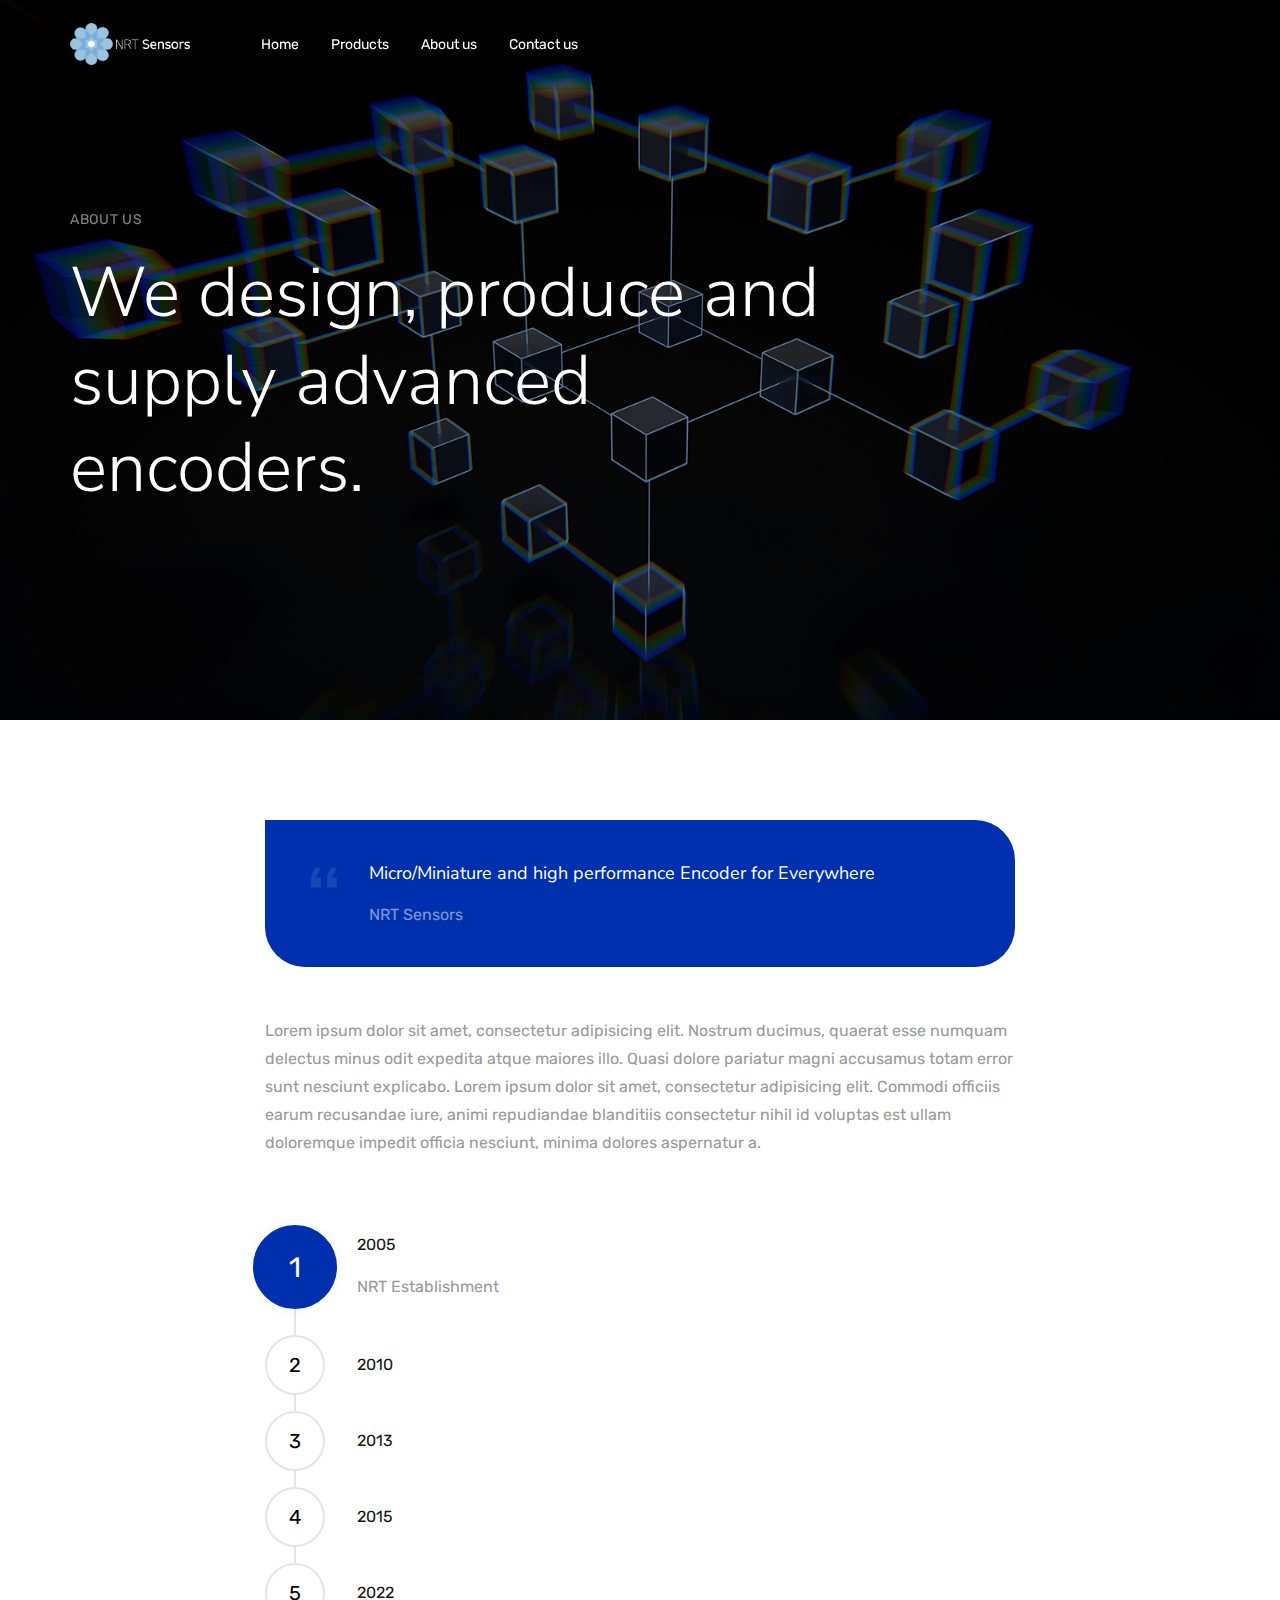
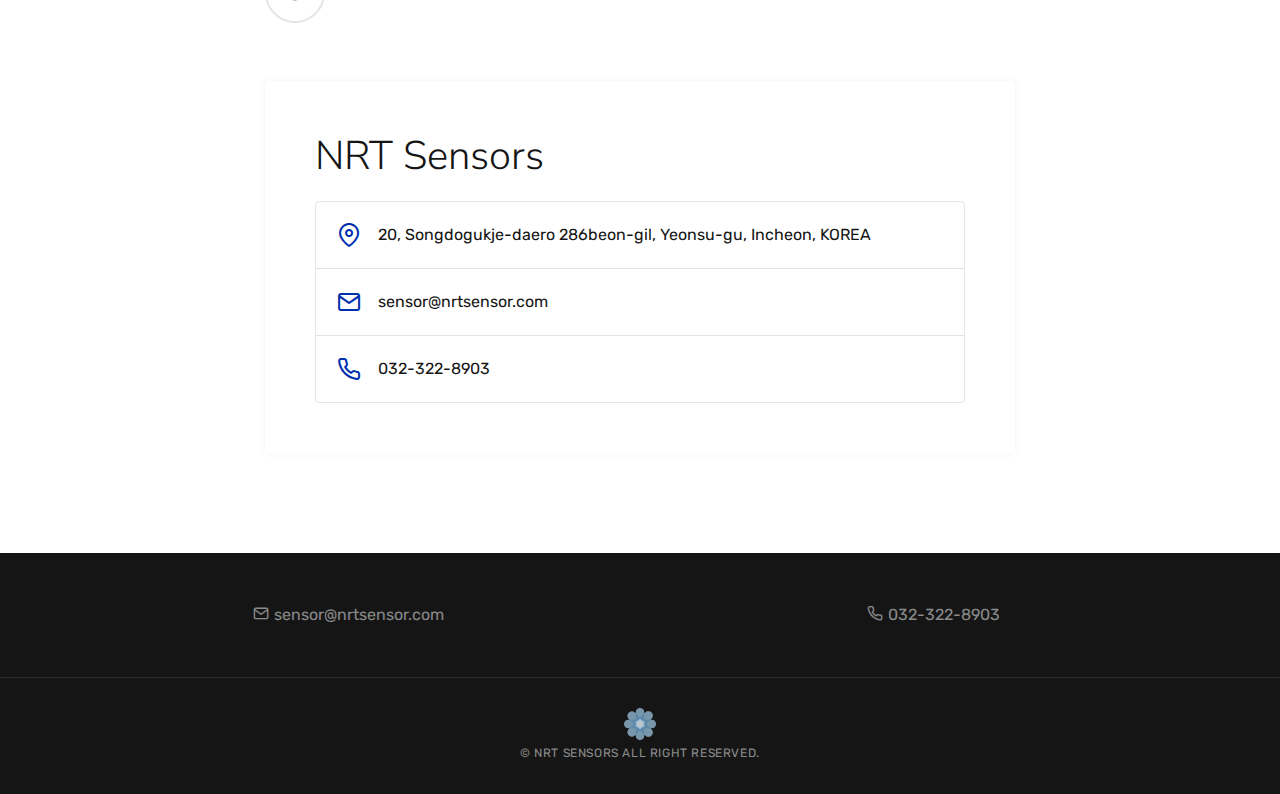
==== commit 44a5e15a: "footer fixed" ====
--- a/about.html
+++ b/about.html
@@ -178,18 +178,18 @@
       <div class="separator-bottom py-5">
         <div class="container">
           <div class="row justify-content-center align-items-center">
-            <div class="col-md-6 text-center">
-              <ul class="socials">
-                <li class="px-3 text-center"><span><i class="icon-mail"></i> sensor@nrtsensor.com</span></li>
-                <li class="px-3 text-center"><span><i class="icon-phone2"></i> 032-322-8903</span></li>
-              </ul>
+            <div class="col-sm-6 text-center text-muted">
+              <i class="icon-mail"></i> sensor@nrtsensor.com
+            </div>
+            <div class="col-sm-6 text-center text-muted">
+              <i class="icon-phone2"></i> 032-322-8903
             </div>
           </div>
         </div>  
       </div>      
       <div class="container py-3">
         <div class="row justify-content-center align-items-center">
-          <div class="col-md-6 text-center">
+          <div class="col-md-8 text-center">
             <img class="logo-sm" src="assets/images/logo-footer.png" alt="NRT Sensors"><br />
             <span class="copyright-text">&copy; NRT Sensors All Right Reserved.</span>
           </div>
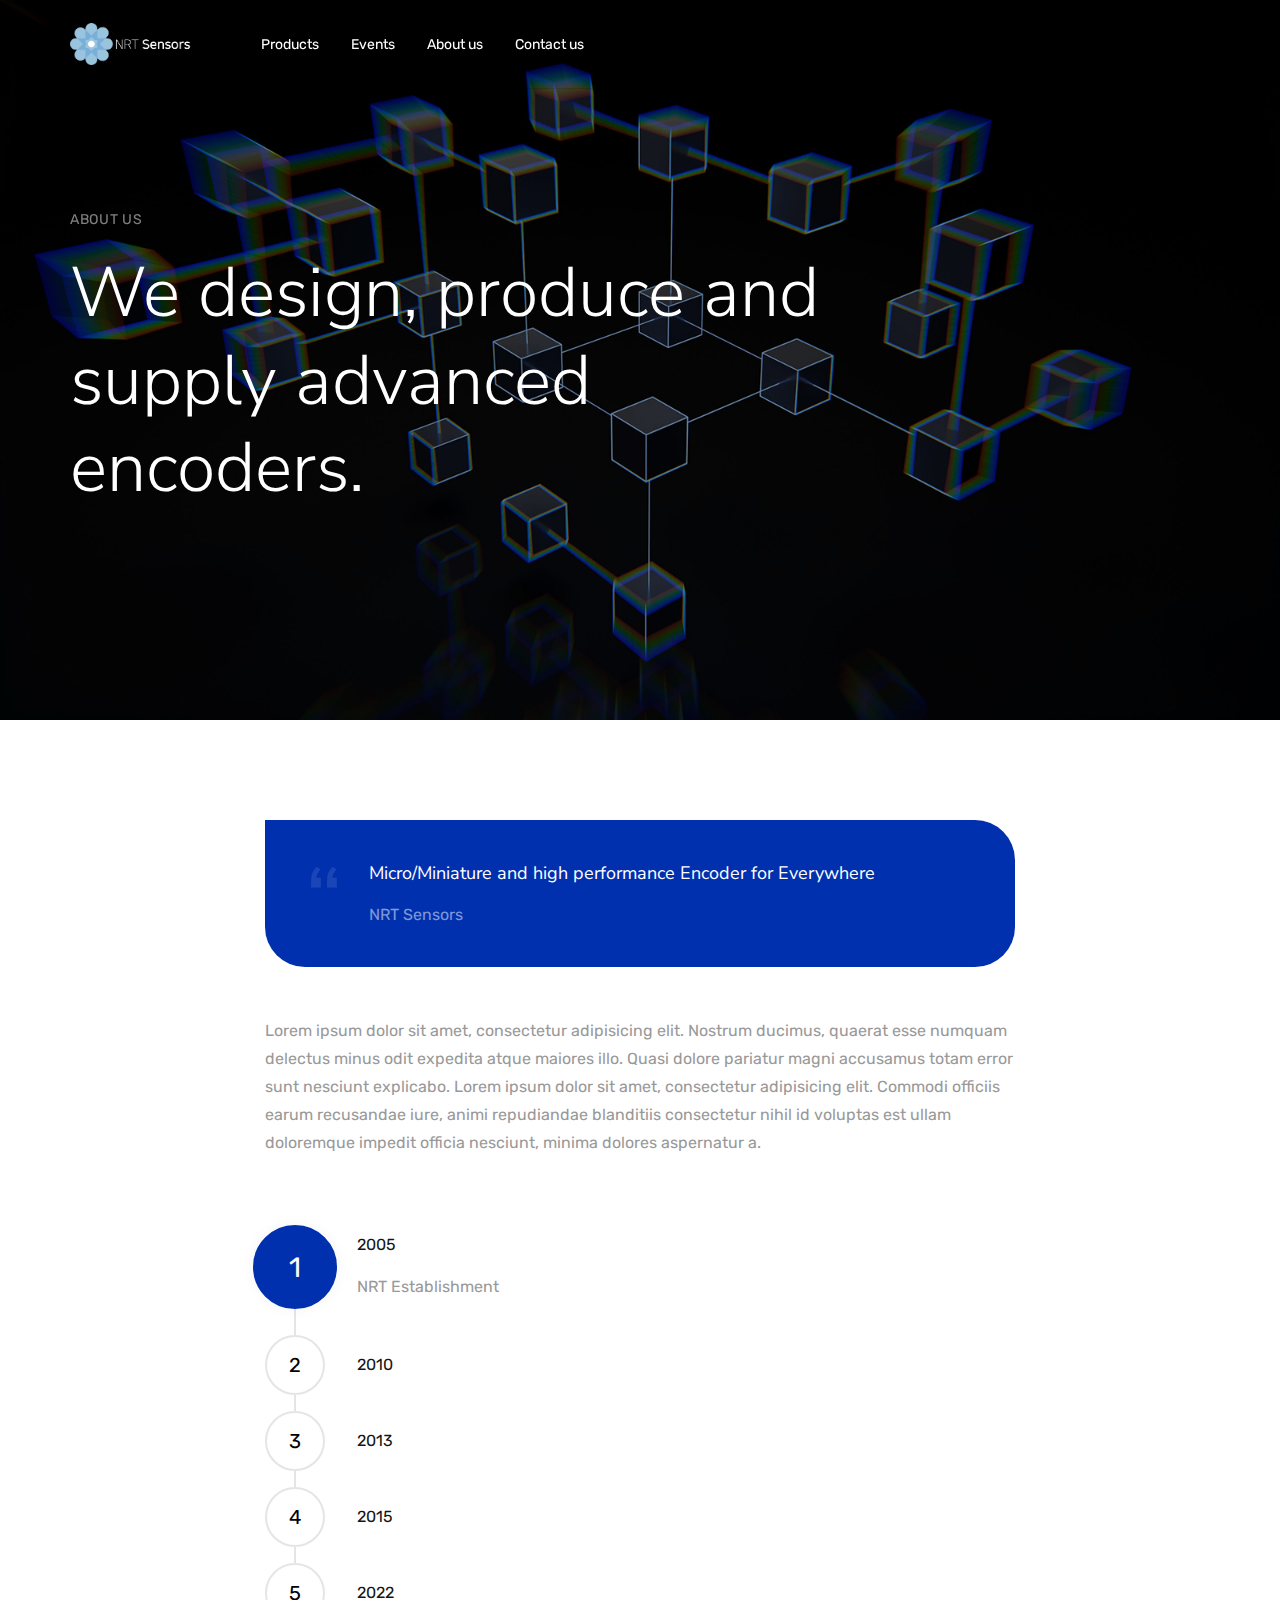
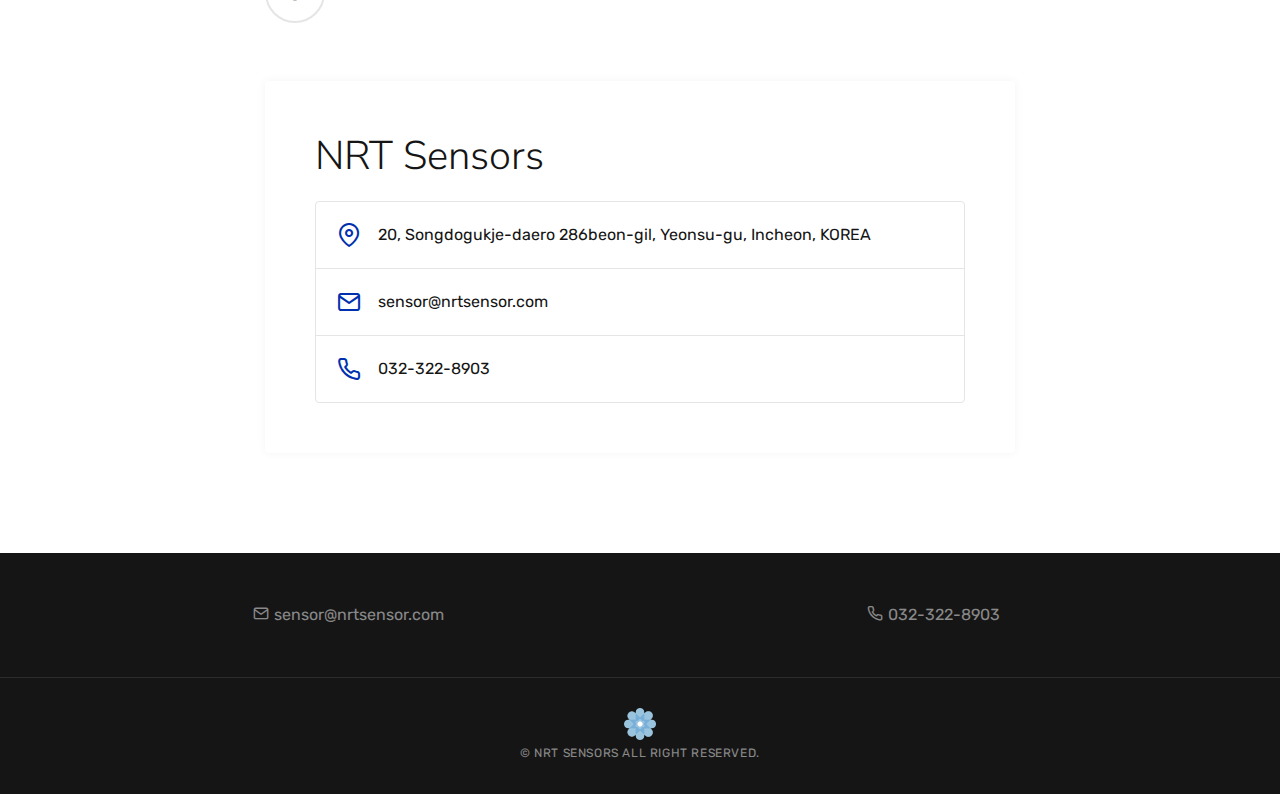
==== commit 006d517e: "top menus fixed" ====
--- a/about.html
+++ b/about.html
@@ -5,10 +5,10 @@
     <meta name="viewport" content="width=device-width, initial-scale=1, shrink-to-fit=no">
     <meta name="description" content="Micro/Miniature and high performance Encoder for Everywhere">
 	<meta name="author" content="NRT Sensors">
-	<meta name="keywords" content="encoder, optical, magnetic, inductive, customizing, micro, miniature,  thin, linear, 1um, 0.1um, absolute, incremental, rotary, 엔코더, 광학식, 자기식, 인덕티브, 자기유도식, 커스터마이징, 마이크로, 미니어처, 초박형, 초소형, 리니어, 선형, 절대식, 증분식, 로터리">
+	<meta name="keywords" content="encoder, optical, magnetic, inductive, customizing, micro, miniature, thin, linear, 1um, 0.1um, absolute, incremental, rotary, 엔코더, 광학식, 자기식, 인덕티브, 자기유도식, 커스터마이징, 마이크로, 미니어처, 초박형, 초소형, 리니어, 선형, 절대식, 증분식, 로터리">
 	<meta property="og:site_name" content="NRT Sensors">
     <meta property="og:type" content="website">
-    <meta property="og:title" content="Micro/Miniature and high performance Encoder for Everywhere" />
+    <meta property="og:title" content="NRT Sensors" />
     <meta property="og:url" content="http://nrtsensor.com" />
     <meta property="og:image" content="assets/img/og_image.png" />
     <meta property="og:description" content="Micro/Miniature and high performance Encoder for Everywhere" />
@@ -34,10 +34,10 @@
           <div class="collapse navbar-collapse" id="navbarSupportedContent">
             <ul class="navbar-nav align-items-center mr-auto">
               <li class="nav-item">
-                <a class="nav-link" href="index.html" role="button">Home</a>
-              </li>
-              <li class="nav-item">
-                <a class="nav-link" href="products.html" role="button">Products</a>
+                <a class="nav-link" href="index.html" role="button">Products</a>
+              </li>
+              <li class="nav-item">
+                <a class="nav-link" href="events_list.html" role="button">Events</a>
               </li>
               <li class="nav-item">
                 <a class="nav-link" href="about.html" role="button">About us</a>
--- a/assets/css/style.css
+++ b/assets/css/style.css
@@ -18094,48 +18094,15 @@
 .list-group-categories .badge {
   background: #e5e5e5; }
 
-.feed {
-  padding: 0;
-  list-style: none; }
-  .feed li:not(:last-child) {
-    margin-bottom: 15px;
-    padding-bottom: 15px;
-    border-bottom: 1px solid #e5e5e5; }
-
-.feed-item {
-  -webkit-transition: all 0.2s;
-  -moz-transition: all 0.2s;
-  transition: all 0.2s;
-  -webkit-transition-delay: 0s;
-  -moz-transition-delay: 0s;
-  transition-delay: 0s;
-  display: -ms-flexbox;
-  display: flex;
-  -ms-flex-align: start;
-  align-items: flex-start;
-  -ms-flex-align: center !important;
-  align-items: center !important; }
-  .feed-item:hover .feed-item-content h3 {
-    color: #4829B2; }
-  .feed-item img {
-    border-radius: 0.25rem;
-    width: 70px; }
-
-.feed-item-content {
-  padding-left: 15px; }
-  .feed-item-content h3 {
-    -webkit-transition: all 0.2s;
-    -moz-transition: all 0.2s;
-    transition: all 0.2s;
-    -webkit-transition-delay: 0s;
-    -moz-transition-delay: 0s;
-    transition-delay: 0s;
-    margin-bottom: 0;
-    font-size: 1rem;
-    font-weight: 400; }
-  .feed-item-content span {
-    font-size: 0.875rem;
-    color: #151515; }
+.feed {padding:0; list-style: none; }
+.feed li:not(:last-child) {margin-bottom: 15px; padding-bottom: 15px; border-bottom: 1px solid #e5e5e5;}
+.feed-item {-webkit-transition: all 0.2s; -moz-transition: all 0.2s; transition: all 0.2s; -webkit-transition-delay: 0s; -moz-transition-delay: 0s; transition-delay: 0s; display: -ms-flexbox; display: flex; -ms-flex-align: start; align-items: flex-start; -ms-flex-align: center !important; align-items: center !important;}
+.feed-item:hover .feed-item-content h3 {color:#0030AE;}
+a .feed-item-content h3 {color:#0030AE;}
+.feed-item img {border-radius:0.25rem; width:120px;}
+.feed-item-content {padding-left:15px;}
+.feed-item-content h3 {-webkit-transition: all 0.2s; -moz-transition: all 0.2s; transition: all 0.2s; -webkit-transition-delay: 0s; -moz-transition-delay: 0s; transition-delay: 0s; margin-bottom: 0; font-size:1.25rem; font-weight: 400;}
+.feed-item-content span {font-size:0.875rem; color:#888;}
 
 .card-price .svg-icon {
   margin-bottom: 2.8125rem; }
